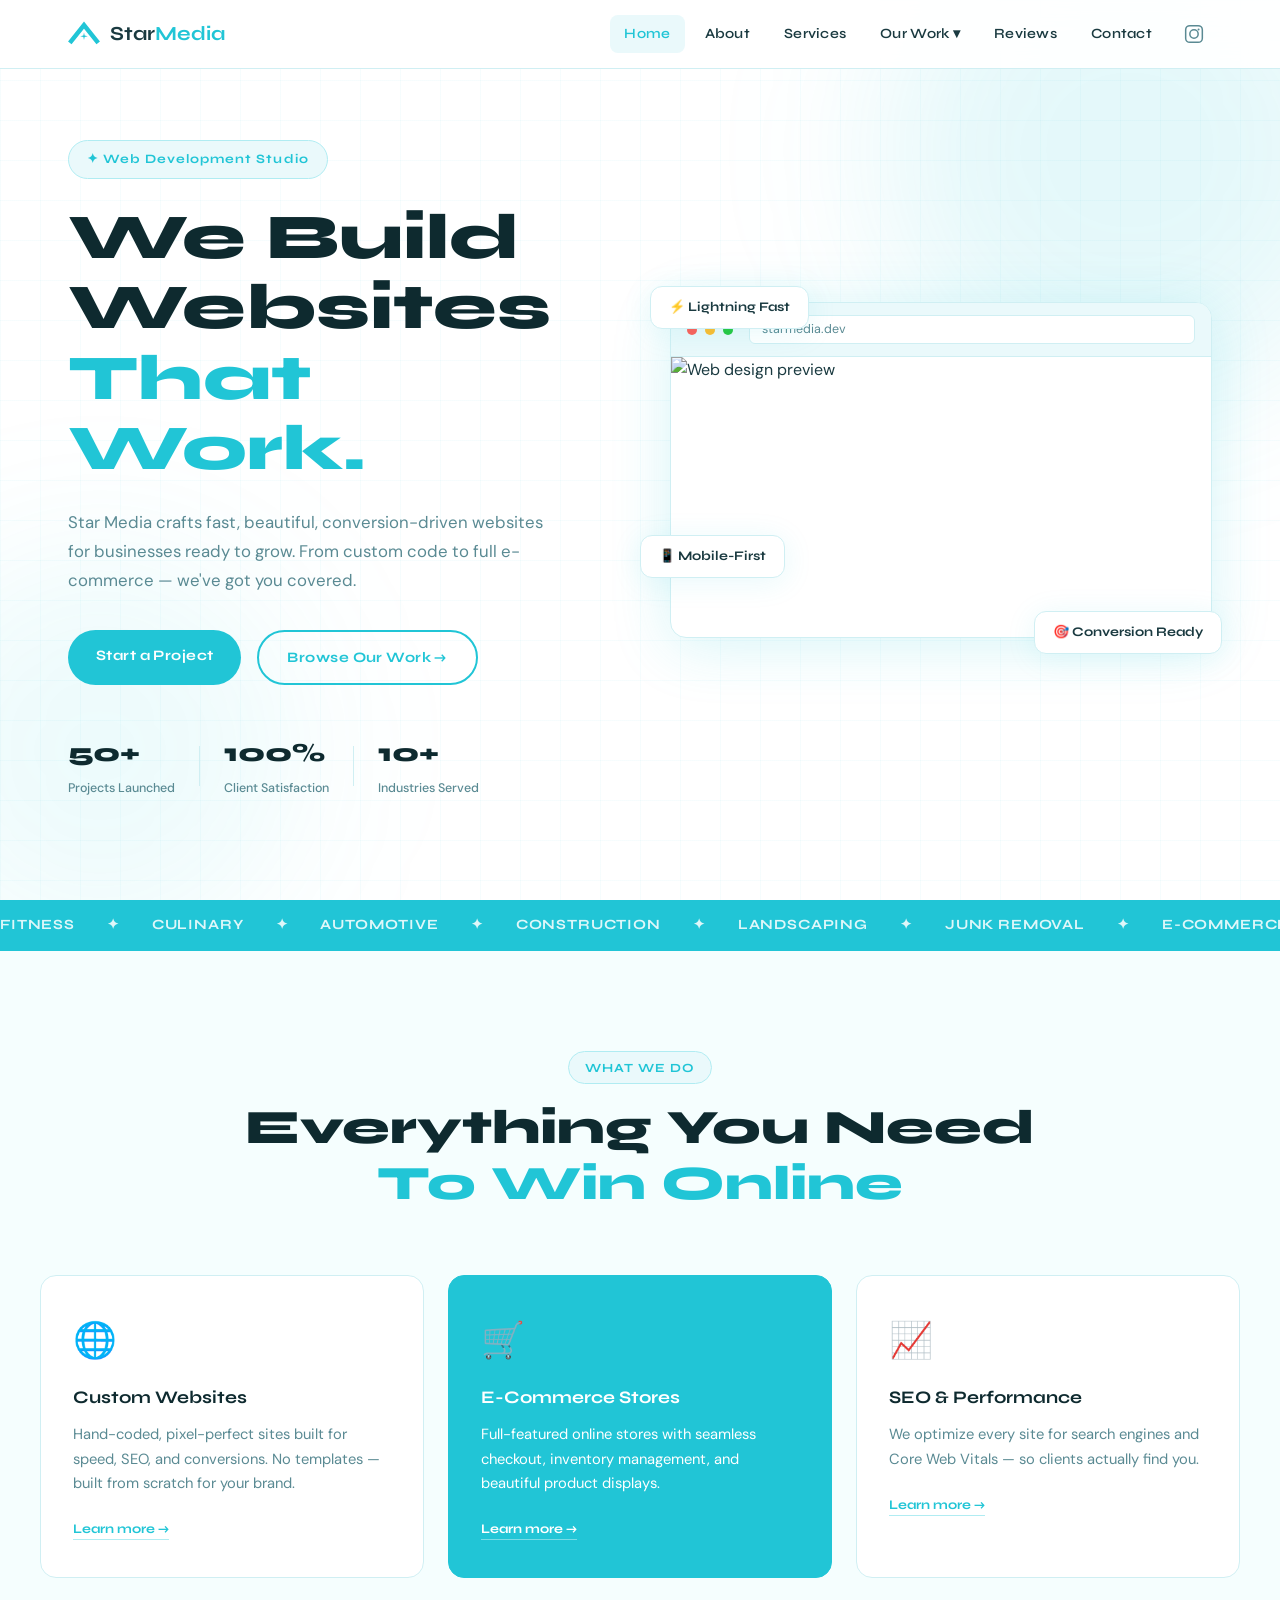
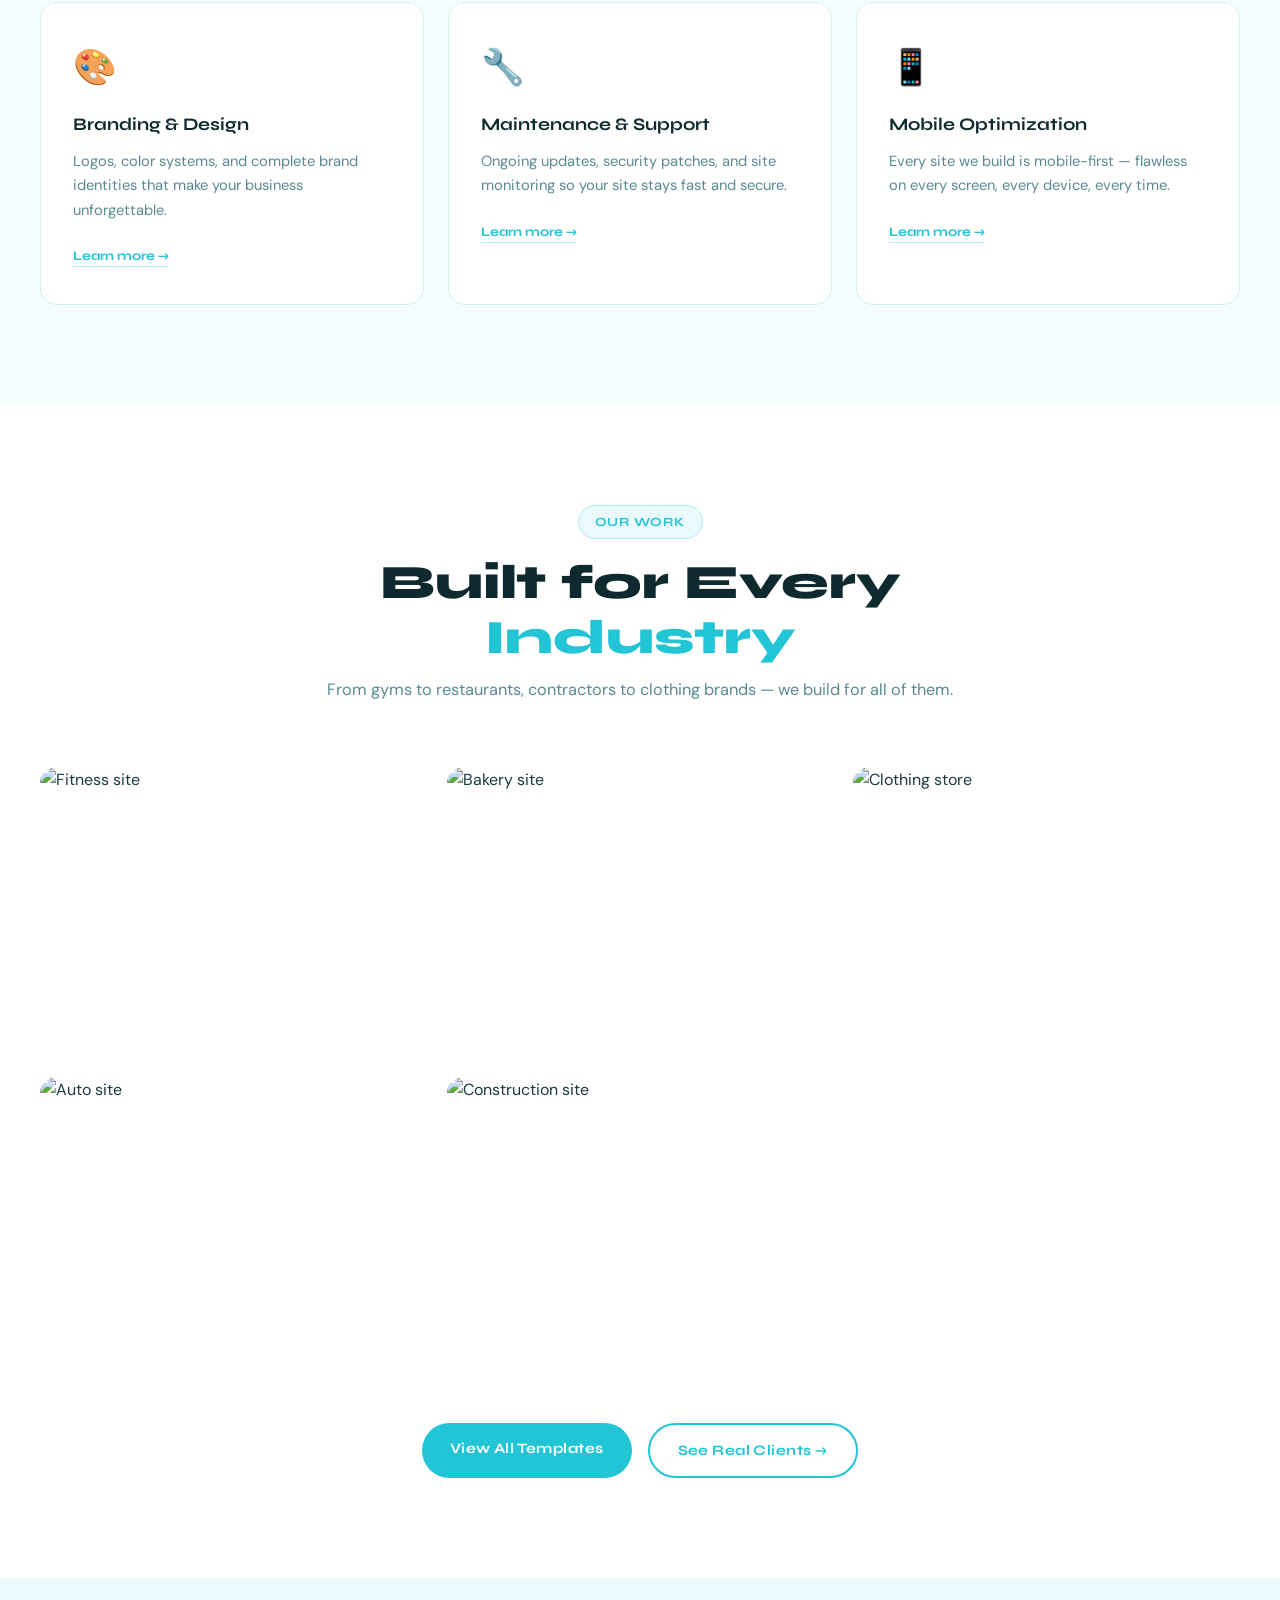
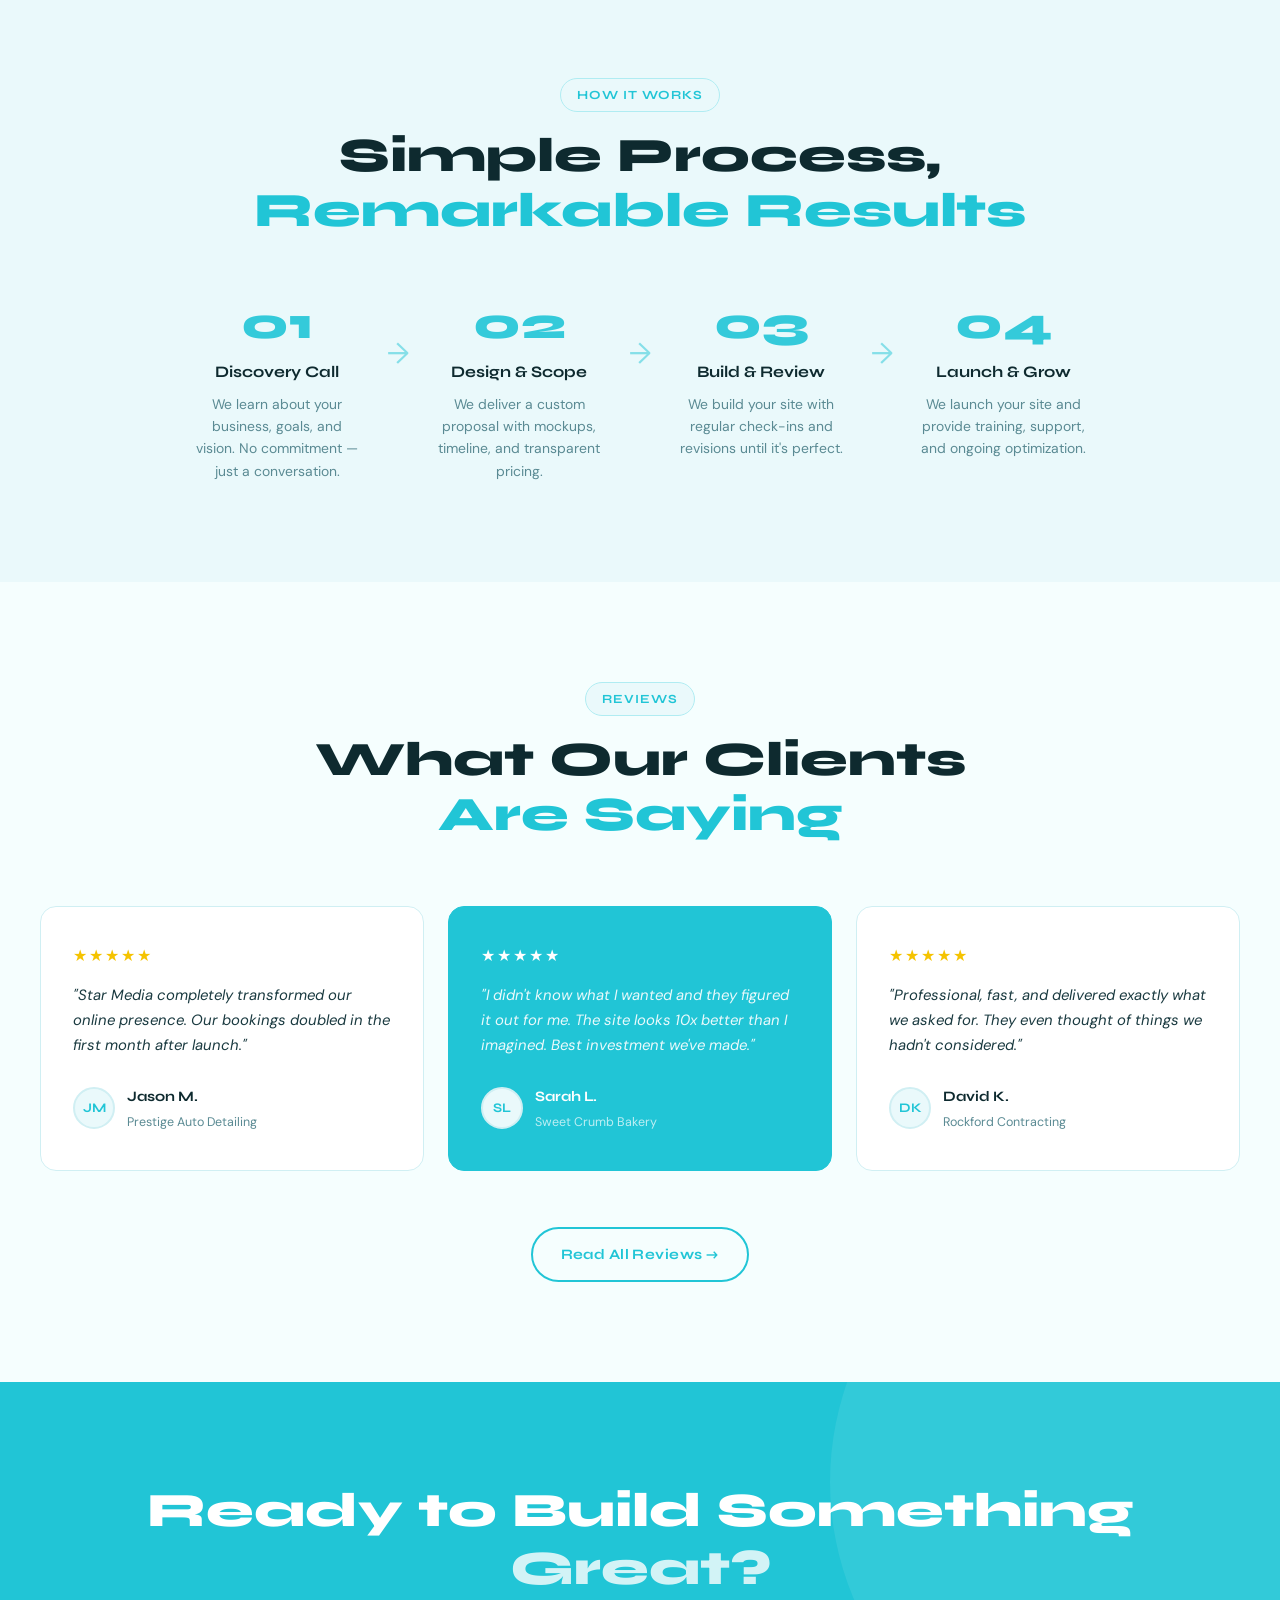
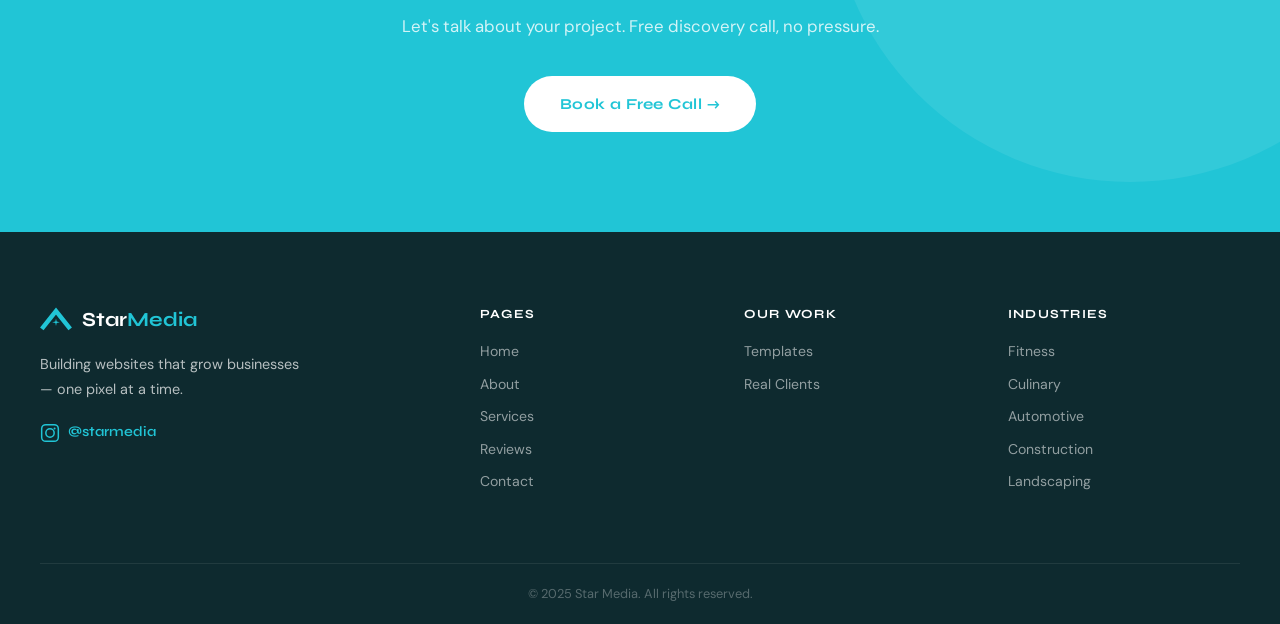
==== index.html @ e7fdd4af "Rename index (2).html to index.html" ====
<!DOCTYPE html>
<html lang="en">
<head>
  <meta charset="UTF-8" />
  <meta name="viewport" content="width=device-width, initial-scale=1.0"/>
  <title>Star Media – Web Development</title>
  <link rel="preconnect" href="https://fonts.googleapis.com"/>
  <link rel="preconnect" href="https://fonts.gstatic.com" crossorigin/>
  <link href="https://fonts.googleapis.com/css2?family=Syne:wght@400;600;700;800&family=DM+Sans:wght@300;400;500&display=swap" rel="stylesheet"/>
  <link rel="stylesheet" href="style.css"/>
</head>
<body>

<!-- ── NAV ───────────────────────────────────────────────────────── -->
<header id="navbar">
  <div class="nav-inner">
    <a href="index.html" class="nav-logo">
      <img src="logo-icon.svg" alt="Star Media icon" class="logo-icon" />
      <span>Star<strong>Media</strong></span>
    </a>

    <nav class="nav-links" id="navLinks">
      <a href="index.html" class="nav-link active">Home</a>
      <a href="about.html" class="nav-link">About</a>
      <a href="services.html" class="nav-link">Services</a>

      <!-- Dropdown -->
      <div class="nav-dropdown">
        <button class="nav-link dropdown-toggle">Our Work ▾</button>
        <div class="dropdown-menu">
          <a href="templates.html" class="dropdown-item">Templates</a>
          <a href="real-clients.html" class="dropdown-item">Real Clients</a>
        </div>
      </div>

      <a href="reviews.html" class="nav-link">Reviews</a>
      <a href="contact.html" class="nav-link">Contact</a>

      <a href="https://www.instagram.com/" target="_blank" class="nav-ig" aria-label="Instagram">
        <svg width="20" height="20" fill="none" stroke="currentColor" stroke-width="1.8" viewBox="0 0 24 24"><rect x="2" y="2" width="20" height="20" rx="5" ry="5"/><circle cx="12" cy="12" r="5"/><circle cx="17.5" cy="6.5" r="1.2" fill="currentColor" stroke="none"/></svg>
      </a>
    </nav>

    <button class="hamburger" id="hamburger" aria-label="Menu">
      <span></span><span></span><span></span>
    </button>
  </div>
</header>

<!-- ── HERO ──────────────────────────────────────────────────────── -->
<section class="hero" id="home">
  <div class="hero-bg-grid"></div>
  <div class="hero-orb hero-orb-1"></div>
  <div class="hero-orb hero-orb-2"></div>

  <div class="hero-content">
    <div class="hero-badge">✦ Web Development Studio</div>
    <h1 class="hero-headline">
      We Build Websites<br/>
      <span class="headline-accent">That Work.</span>
    </h1>
    <p class="hero-sub">Star Media crafts fast, beautiful, conversion-driven websites for businesses ready to grow. From custom code to full e-commerce — we've got you covered.</p>
    <div class="hero-cta-row">
      <a href="contact.html" class="btn-primary">Start a Project</a>
      <a href="templates.html" class="btn-ghost">Browse Our Work →</a>
    </div>
    <div class="hero-stats">
      <div class="stat"><span class="stat-num">50+</span><span class="stat-label">Projects Launched</span></div>
      <div class="stat-div"></div>
      <div class="stat"><span class="stat-num">100%</span><span class="stat-label">Client Satisfaction</span></div>
      <div class="stat-div"></div>
      <div class="stat"><span class="stat-num">10+</span><span class="stat-label">Industries Served</span></div>
    </div>
  </div>

  <div class="hero-visual">
    <div class="browser-mock">
      <div class="browser-bar">
        <span class="dot r"></span><span class="dot y"></span><span class="dot g"></span>
        <div class="browser-url">starmedia.dev</div>
      </div>
      <div class="browser-body">
        <img src="https://images.unsplash.com/photo-1555421689-491a97ff2040?w=700&q=80" alt="Web design preview" />
      </div>
    </div>
    <div class="float-card fc-1">⚡ Lightning Fast</div>
    <div class="float-card fc-2">📱 Mobile-First</div>
    <div class="float-card fc-3">🎯 Conversion Ready</div>
  </div>
</section>

<!-- ── MARQUEE ───────────────────────────────────────────────────── -->
<div class="marquee-wrap">
  <div class="marquee-track">
    <span>Fitness</span><span>✦</span>
    <span>Culinary</span><span>✦</span>
    <span>Automotive</span><span>✦</span>
    <span>Construction</span><span>✦</span>
    <span>Landscaping</span><span>✦</span>
    <span>Junk Removal</span><span>✦</span>
    <span>E-Commerce</span><span>✦</span>
    <span>Nonprofits</span><span>✦</span>
    <span>Portfolios</span><span>✦</span>
    <span>Fitness</span><span>✦</span>
    <span>Culinary</span><span>✦</span>
    <span>Automotive</span><span>✦</span>
    <span>Construction</span><span>✦</span>
    <span>Landscaping</span><span>✦</span>
    <span>Junk Removal</span><span>✦</span>
    <span>E-Commerce</span><span>✦</span>
    <span>Nonprofits</span><span>✦</span>
    <span>Portfolios</span><span>✦</span>
  </div>
</div>

<!-- ── SERVICES SNAPSHOT ─────────────────────────────────────────── -->
<section class="section services-snap" id="services">
  <div class="container">
    <div class="section-header">
      <span class="section-tag">What We Do</span>
      <h2>Everything You Need<br/><span class="accent">To Win Online</span></h2>
    </div>
    <div class="services-grid">
      <div class="service-card">
        <div class="sc-icon">🌐</div>
        <h3>Custom Websites</h3>
        <p>Hand-coded, pixel-perfect sites built for speed, SEO, and conversions. No templates — built from scratch for your brand.</p>
        <a href="services.html" class="sc-link">Learn more →</a>
      </div>
      <div class="service-card featured">
        <div class="sc-icon">🛒</div>
        <h3>E-Commerce Stores</h3>
        <p>Full-featured online stores with seamless checkout, inventory management, and beautiful product displays.</p>
        <a href="services.html" class="sc-link">Learn more →</a>
      </div>
      <div class="service-card">
        <div class="sc-icon">📈</div>
        <h3>SEO & Performance</h3>
        <p>We optimize every site for search engines and Core Web Vitals — so clients actually find you.</p>
        <a href="services.html" class="sc-link">Learn more →</a>
      </div>
      <div class="service-card">
        <div class="sc-icon">🎨</div>
        <h3>Branding & Design</h3>
        <p>Logos, color systems, and complete brand identities that make your business unforgettable.</p>
        <a href="services.html" class="sc-link">Learn more →</a>
      </div>
      <div class="service-card">
        <div class="sc-icon">🔧</div>
        <h3>Maintenance & Support</h3>
        <p>Ongoing updates, security patches, and site monitoring so your site stays fast and secure.</p>
        <a href="services.html" class="sc-link">Learn more →</a>
      </div>
      <div class="service-card">
        <div class="sc-icon">📱</div>
        <h3>Mobile Optimization</h3>
        <p>Every site we build is mobile-first — flawless on every screen, every device, every time.</p>
        <a href="services.html" class="sc-link">Learn more →</a>
      </div>
    </div>
  </div>
</section>

<!-- ── PORTFOLIO PREVIEW ─────────────────────────────────────────── -->
<section class="section portfolio-preview">
  <div class="container">
    <div class="section-header">
      <span class="section-tag">Our Work</span>
      <h2>Built for Every<br/><span class="accent">Industry</span></h2>
      <p class="section-desc">From gyms to restaurants, contractors to clothing brands — we build for all of them.</p>
    </div>

    <div class="portfolio-grid-home">
      <div class="pg-card" data-cat="Fitness">
        <img src="https://images.unsplash.com/photo-1534438327276-14e5300c3a48?w=600&q=80" alt="Fitness site" />
        <div class="pg-overlay">
          <span class="pg-tag">Fitness</span>
          <h4>Iron Peak Gym</h4>
          <p>Membership site with class scheduling</p>
        </div>
      </div>
      <div class="pg-card" data-cat="Culinary">
        <img src="https://images.unsplash.com/photo-1578985545062-69928b1d9587?w=600&q=80" alt="Bakery site" />
        <div class="pg-overlay">
          <span class="pg-tag">Culinary</span>
          <h4>Sweet Crumb Bakery</h4>
          <p>Online ordering & catering portal</p>
        </div>
      </div>
      <div class="pg-card pg-tall" data-cat="E-Commerce">
        <img src="https://images.unsplash.com/photo-1441984904996-e0b6ba687e04?w=600&q=80" alt="Clothing store" />
        <div class="pg-overlay">
          <span class="pg-tag">E-Commerce</span>
          <h4>Apex Threads</h4>
          <p>Full clothing brand store</p>
        </div>
      </div>
      <div class="pg-card" data-cat="Automotive">
        <img src="https://images.unsplash.com/photo-1492144534655-ae79c964c9d7?w=600&q=80" alt="Auto site" />
        <div class="pg-overlay">
          <span class="pg-tag">Automotive</span>
          <h4>Prestige Auto Detailing</h4>
          <p>Booking & services showcase</p>
        </div>
      </div>
      <div class="pg-card" data-cat="Construction">
        <img src="https://images.unsplash.com/photo-1504307651254-35680f356dfd?w=600&q=80" alt="Construction site" />
        <div class="pg-overlay">
          <span class="pg-tag">Construction</span>
          <h4>Rockford Contracting</h4>
          <p>Project portfolio & quote request</p>
        </div>
      </div>
    </div>

    <div class="center-btn">
      <a href="templates.html" class="btn-primary">View All Templates</a>
      <a href="real-clients.html" class="btn-ghost">See Real Clients →</a>
    </div>
  </div>
</section>

<!-- ── PROCESS ───────────────────────────────────────────────────── -->
<section class="section process-section">
  <div class="container">
    <div class="section-header">
      <span class="section-tag">How It Works</span>
      <h2>Simple Process,<br/><span class="accent">Remarkable Results</span></h2>
    </div>
    <div class="process-steps">
      <div class="process-step">
        <div class="step-num">01</div>
        <h3>Discovery Call</h3>
        <p>We learn about your business, goals, and vision. No commitment — just a conversation.</p>
      </div>
      <div class="process-arrow">→</div>
      <div class="process-step">
        <div class="step-num">02</div>
        <h3>Design & Scope</h3>
        <p>We deliver a custom proposal with mockups, timeline, and transparent pricing.</p>
      </div>
      <div class="process-arrow">→</div>
      <div class="process-step">
        <div class="step-num">03</div>
        <h3>Build & Review</h3>
        <p>We build your site with regular check-ins and revisions until it's perfect.</p>
      </div>
      <div class="process-arrow">→</div>
      <div class="process-step">
        <div class="step-num">04</div>
        <h3>Launch & Grow</h3>
        <p>We launch your site and provide training, support, and ongoing optimization.</p>
      </div>
    </div>
  </div>
</section>

<!-- ── TESTIMONIALS SNAP ──────────────────────────────────────────── -->
<section class="section reviews-snap">
  <div class="container">
    <div class="section-header">
      <span class="section-tag">Reviews</span>
      <h2>What Our Clients<br/><span class="accent">Are Saying</span></h2>
    </div>
    <div class="reviews-grid-home">
      <div class="review-card">
        <div class="stars">★★★★★</div>
        <p>"Star Media completely transformed our online presence. Our bookings doubled in the first month after launch."</p>
        <div class="reviewer"><div class="reviewer-avatar">JM</div><div><strong>Jason M.</strong><br/><small>Prestige Auto Detailing</small></div></div>
      </div>
      <div class="review-card featured-review">
        <div class="stars">★★★★★</div>
        <p>"I didn't know what I wanted and they figured it out for me. The site looks 10x better than I imagined. Best investment we've made."</p>
        <div class="reviewer"><div class="reviewer-avatar">SL</div><div><strong>Sarah L.</strong><br/><small>Sweet Crumb Bakery</small></div></div>
      </div>
      <div class="review-card">
        <div class="stars">★★★★★</div>
        <p>"Professional, fast, and delivered exactly what we asked for. They even thought of things we hadn't considered."</p>
        <div class="reviewer"><div class="reviewer-avatar">DK</div><div><strong>David K.</strong><br/><small>Rockford Contracting</small></div></div>
      </div>
    </div>
    <div class="center-btn"><a href="reviews.html" class="btn-ghost">Read All Reviews →</a></div>
  </div>
</section>

<!-- ── CTA BANNER ────────────────────────────────────────────────── -->
<section class="cta-banner">
  <div class="cta-orb"></div>
  <div class="container cta-inner">
    <h2>Ready to Build Something<br/><span>Great?</span></h2>
    <p>Let's talk about your project. Free discovery call, no pressure.</p>
    <a href="contact.html" class="btn-white">Book a Free Call →</a>
  </div>
</section>

<!-- ── FOOTER ────────────────────────────────────────────────────── -->
<footer class="footer">
  <div class="container footer-inner">
    <div class="footer-brand">
      <a href="index.html" class="nav-logo footer-logo">
        <img src="logo-icon.svg" alt="" class="logo-icon" />
        <span>Star<strong>Media</strong></span>
      </a>
      <p>Building websites that grow businesses — one pixel at a time.</p>
      <a href="https://www.instagram.com/" target="_blank" class="footer-ig">
        <svg width="20" height="20" fill="none" stroke="currentColor" stroke-width="1.8" viewBox="0 0 24 24"><rect x="2" y="2" width="20" height="20" rx="5" ry="5"/><circle cx="12" cy="12" r="5"/><circle cx="17.5" cy="6.5" r="1.2" fill="currentColor" stroke="none"/></svg>
        @starmedia
      </a>
    </div>
    <div class="footer-links">
      <div class="footer-col">
        <h4>Pages</h4>
        <a href="index.html">Home</a>
        <a href="about.html">About</a>
        <a href="services.html">Services</a>
        <a href="reviews.html">Reviews</a>
        <a href="contact.html">Contact</a>
      </div>
      <div class="footer-col">
        <h4>Our Work</h4>
        <a href="templates.html">Templates</a>
        <a href="real-clients.html">Real Clients</a>
      </div>
      <div class="footer-col">
        <h4>Industries</h4>
        <a href="templates.html?cat=Fitness">Fitness</a>
        <a href="templates.html?cat=Culinary">Culinary</a>
        <a href="templates.html?cat=Automotive">Automotive</a>
        <a href="templates.html?cat=Construction">Construction</a>
        <a href="templates.html?cat=Landscaping">Landscaping</a>
      </div>
    </div>
  </div>
  <div class="footer-bottom">
    <p>© 2025 Star Media. All rights reserved.</p>
  </div>
</footer>

<script src="main.js"></script>
</body>
</html>
---- style.css ----
/* ── VARIABLES ────────────────────────────────────────────────── */
:root {
  --cyan: #21C5D6;
  --cyan-dark: #19a8b8;
  --cyan-pale: #e0f9fc;
  --white: #ffffff;
  --off-white: #f5fefe;
  --light: #eaf9fb;
  --mid: #b0ecf2;
  --dark: #0e2a2f;
  --text: #1a3a40;
  --muted: #5a8a93;
  --card-bg: #ffffff;
  --border: #d0eff3;
  --shadow: 0 4px 30px rgba(33,197,214,0.10);
  --shadow-lg: 0 8px 60px rgba(33,197,214,0.18);
  --radius: 16px;
  --radius-sm: 10px;
  --font-head: 'Syne', sans-serif;
  --font-body: 'DM Sans', sans-serif;
}

/* ── RESET ───────────────────────────────────────────────────── */
*, *::before, *::after { box-sizing: border-box; margin: 0; padding: 0; }
html { scroll-behavior: smooth; }
body {
  font-family: var(--font-body);
  background: var(--white);
  color: var(--text);
  overflow-x: hidden;
  line-height: 1.6;
}
a { text-decoration: none; color: inherit; }
img { max-width: 100%; display: block; }

/* ── SCROLLBAR ───────────────────────────────────────────────── */
::-webkit-scrollbar { width: 6px; }
::-webkit-scrollbar-thumb { background: var(--cyan); border-radius: 10px; }

/* ── NAV ─────────────────────────────────────────────────────── */
#navbar {
  position: fixed; top: 0; left: 0; right: 0; z-index: 1000;
  background: rgba(255,255,255,0.92);
  backdrop-filter: blur(16px);
  border-bottom: 1px solid var(--border);
  transition: box-shadow .3s;
}
#navbar.scrolled { box-shadow: 0 4px 30px rgba(33,197,214,0.12); }
.nav-inner {
  max-width: 1200px; margin: 0 auto;
  padding: 0 28px;
  height: 68px;
  display: flex; align-items: center; justify-content: space-between;
}
.nav-logo {
  display: flex; align-items: center; gap: 10px;
  font-family: var(--font-head); font-size: 1.25rem;
  color: var(--text); font-weight: 700;
}
.nav-logo strong { color: var(--cyan); }
.logo-icon { width: 32px; height: 32px; }

.nav-links {
  display: flex; align-items: center; gap: 6px;
}
.nav-link {
  font-family: var(--font-head);
  font-size: .88rem; font-weight: 600;
  color: var(--text);
  padding: 8px 14px;
  border-radius: 8px;
  transition: background .2s, color .2s;
  cursor: pointer;
  border: none; background: transparent;
  letter-spacing: .02em;
}
.nav-link:hover, .nav-link.active { background: var(--light); color: var(--cyan); }

/* Dropdown */
.nav-dropdown { position: relative; }
.dropdown-toggle { display: flex; align-items: center; gap: 4px; }
.dropdown-menu {
  display: none;
  position: absolute; top: calc(100% + 8px); left: 0;
  background: var(--white);
  border: 1px solid var(--border);
  border-radius: var(--radius-sm);
  padding: 8px;
  min-width: 160px;
  box-shadow: var(--shadow-lg);
  z-index: 100;
  animation: fadeDown .2s ease;
}
@keyframes fadeDown {
  from { opacity: 0; transform: translateY(-8px); }
  to { opacity: 1; transform: translateY(0); }
}
.nav-dropdown:hover .dropdown-menu { display: block; }
.dropdown-item {
  display: block; padding: 10px 14px;
  font-family: var(--font-head); font-size: .85rem; font-weight: 600;
  color: var(--text); border-radius: 8px;
  transition: background .2s, color .2s;
}
.dropdown-item:hover { background: var(--light); color: var(--cyan); }

.nav-ig {
  display: flex; align-items: center;
  padding: 8px; border-radius: 8px;
  color: var(--muted);
  transition: color .2s, background .2s;
  margin-left: 4px;
}
.nav-ig:hover { color: var(--cyan); background: var(--light); }

/* Hamburger */
.hamburger {
  display: none; flex-direction: column; gap: 5px;
  background: transparent; border: none; cursor: pointer; padding: 8px;
}
.hamburger span {
  display: block; width: 24px; height: 2px;
  background: var(--text); border-radius: 4px;
  transition: transform .3s, opacity .3s;
}
.hamburger.open span:nth-child(1) { transform: translateY(7px) rotate(45deg); }
.hamburger.open span:nth-child(2) { opacity: 0; }
.hamburger.open span:nth-child(3) { transform: translateY(-7px) rotate(-45deg); }

/* ── BUTTONS ─────────────────────────────────────────────────── */
.btn-primary {
  display: inline-block;
  background: var(--cyan); color: var(--white);
  font-family: var(--font-head); font-weight: 700; font-size: .9rem;
  padding: 14px 28px; border-radius: 50px;
  transition: transform .2s, box-shadow .2s, background .2s;
  letter-spacing: .03em;
  border: none; cursor: pointer;
}
.btn-primary:hover {
  background: var(--cyan-dark);
  transform: translateY(-2px);
  box-shadow: 0 8px 28px rgba(33,197,214,0.35);
}
.btn-ghost {
  display: inline-block;
  background: transparent; color: var(--cyan);
  font-family: var(--font-head); font-weight: 700; font-size: .9rem;
  padding: 14px 28px; border-radius: 50px;
  border: 2px solid var(--cyan);
  transition: background .2s, color .2s, transform .2s;
  letter-spacing: .03em;
}
.btn-ghost:hover { background: var(--light); transform: translateY(-2px); }
.btn-white {
  display: inline-block;
  background: var(--white); color: var(--cyan);
  font-family: var(--font-head); font-weight: 700; font-size: .95rem;
  padding: 16px 36px; border-radius: 50px;
  transition: transform .2s, box-shadow .2s;
  letter-spacing: .03em;
}
.btn-white:hover { transform: translateY(-2px); box-shadow: 0 8px 32px rgba(0,0,0,.12); }

/* ── HERO ────────────────────────────────────────────────────── */
.hero {
  min-height: 100vh;
  padding: 120px 28px 80px;
  max-width: 1200px; margin: 0 auto;
  display: grid;
  grid-template-columns: 1fr 1fr;
  align-items: center;
  gap: 60px;
  position: relative;
  overflow: visible;
}
.hero-bg-grid {
  position: fixed; inset: 0; z-index: -2;
  background-image:
    linear-gradient(rgba(33,197,214,.04) 1px, transparent 1px),
    linear-gradient(90deg, rgba(33,197,214,.04) 1px, transparent 1px);
  background-size: 40px 40px;
  pointer-events: none;
}
.hero-orb {
  position: fixed; border-radius: 50%;
  filter: blur(80px); pointer-events: none; z-index: -1;
}
.hero-orb-1 {
  width: 500px; height: 500px;
  background: rgba(33,197,214,0.12);
  top: -100px; right: -100px;
}
.hero-orb-2 {
  width: 400px; height: 400px;
  background: rgba(33,197,214,0.08);
  bottom: -50px; left: -100px;
}

.hero-badge {
  display: inline-flex; align-items: center; gap: 8px;
  background: var(--light); color: var(--cyan);
  font-family: var(--font-head); font-weight: 700; font-size: .8rem;
  padding: 8px 18px; border-radius: 50px;
  border: 1px solid var(--mid);
  letter-spacing: .08em; margin-bottom: 24px;
  animation: fadeUp .6s ease both;
}
.hero-headline {
  font-family: var(--font-head);
  font-size: clamp(2.8rem, 5vw, 4.2rem);
  font-weight: 800; line-height: 1.1;
  color: var(--dark);
  margin-bottom: 24px;
  animation: fadeUp .6s .1s ease both;
}
.headline-accent { color: var(--cyan); }
.hero-sub {
  font-size: 1.05rem; color: var(--muted);
  max-width: 480px; margin-bottom: 36px;
  line-height: 1.7;
  animation: fadeUp .6s .2s ease both;
}
.hero-cta-row {
  display: flex; gap: 16px; flex-wrap: wrap;
  margin-bottom: 48px;
  animation: fadeUp .6s .3s ease both;
}
.hero-stats {
  display: flex; align-items: center; gap: 24px;
  animation: fadeUp .6s .4s ease both;
}
.stat-num {
  display: block;
  font-family: var(--font-head); font-size: 1.6rem; font-weight: 800;
  color: var(--dark);
}
.stat-label { font-size: .78rem; color: var(--muted); font-weight: 500; }
.stat-div { width: 1px; height: 40px; background: var(--border); }

/* Browser Mockup */
.hero-visual {
  position: relative;
  animation: fadeUp .7s .2s ease both;
}
.browser-mock {
  background: var(--white);
  border-radius: 16px;
  border: 1px solid var(--border);
  box-shadow: var(--shadow-lg);
  overflow: hidden;
}
.browser-bar {
  background: var(--light);
  padding: 12px 16px;
  display: flex; align-items: center; gap: 8px;
  border-bottom: 1px solid var(--border);
}
.dot { width: 10px; height: 10px; border-radius: 50%; }
.dot.r { background: #ff5f57; }
.dot.y { background: #febc2e; }
.dot.g { background: #28c840; }
.browser-url {
  flex: 1; margin-left: 8px;
  background: var(--white); border: 1px solid var(--border);
  border-radius: 6px; padding: 4px 12px;
  font-size: .78rem; color: var(--muted);
  font-family: var(--font-body);
}
.browser-body img { width: 100%; height: 280px; object-fit: cover; }

.float-card {
  position: absolute;
  background: var(--white);
  border: 1px solid var(--border);
  border-radius: 12px;
  padding: 10px 18px;
  font-family: var(--font-head);
  font-size: .82rem; font-weight: 700;
  box-shadow: var(--shadow);
  white-space: nowrap;
  animation: float 3s ease-in-out infinite;
}
.fc-1 { top: -16px; left: -20px; animation-delay: 0s; }
.fc-2 { bottom: 60px; left: -30px; animation-delay: .5s; }
.fc-3 { bottom: -16px; right: -10px; animation-delay: 1s; }

@keyframes float {
  0%, 100% { transform: translateY(0); }
  50% { transform: translateY(-8px); }
}
@keyframes fadeUp {
  from { opacity: 0; transform: translateY(24px); }
  to { opacity: 1; transform: translateY(0); }
}

/* ── MARQUEE ─────────────────────────────────────────────────── */
.marquee-wrap {
  background: var(--cyan);
  padding: 14px 0;
  overflow: hidden;
}
.marquee-track {
  display: flex; gap: 32px;
  width: max-content;
  animation: marquee 20s linear infinite;
  white-space: nowrap;
}
.marquee-track span {
  font-family: var(--font-head);
  font-weight: 700; font-size: .88rem;
  color: rgba(255,255,255,0.85);
  letter-spacing: .06em;
  text-transform: uppercase;
}
@keyframes marquee {
  from { transform: translateX(0); }
  to { transform: translateX(-50%); }
}

/* ── SECTION SHARED ─────────────────────────────────────────── */
.section { padding: 100px 28px; }
.container { max-width: 1200px; margin: 0 auto; }
.section-header { text-align: center; margin-bottom: 64px; }
.section-tag {
  display: inline-block;
  background: var(--light); color: var(--cyan);
  font-family: var(--font-head); font-weight: 700; font-size: .78rem;
  padding: 6px 16px; border-radius: 50px;
  border: 1px solid var(--mid);
  letter-spacing: .08em; text-transform: uppercase;
  margin-bottom: 16px;
}
.section-header h2 {
  font-family: var(--font-head);
  font-size: clamp(2rem, 4vw, 3rem);
  font-weight: 800; line-height: 1.15;
  color: var(--dark);
}
.accent { color: var(--cyan); }
.section-desc { color: var(--muted); font-size: 1.02rem; margin-top: 12px; }
.center-btn { text-align: center; margin-top: 56px; display: flex; justify-content: center; gap: 16px; flex-wrap: wrap; }

/* ── SERVICES GRID ───────────────────────────────────────────── */
.services-snap { background: var(--off-white); }
.services-grid {
  display: grid;
  grid-template-columns: repeat(3, 1fr);
  gap: 24px;
}
.service-card {
  background: var(--white);
  border: 1px solid var(--border);
  border-radius: var(--radius);
  padding: 36px 32px;
  transition: transform .25s, box-shadow .25s, border-color .25s;
  position: relative; overflow: hidden;
}
.service-card::before {
  content: '';
  position: absolute; top: 0; left: 0; right: 0; height: 3px;
  background: linear-gradient(90deg, var(--cyan), transparent);
  opacity: 0; transition: opacity .3s;
}
.service-card:hover::before { opacity: 1; }
.service-card:hover { transform: translateY(-6px); box-shadow: var(--shadow-lg); border-color: var(--mid); }
.service-card.featured {
  background: var(--cyan);
  border-color: var(--cyan);
  color: var(--white);
}
.service-card.featured h3, .service-card.featured p, .service-card.featured .sc-link { color: var(--white); }
.service-card.featured .sc-link { border-color: rgba(255,255,255,.4); }
.sc-icon { font-size: 2.2rem; margin-bottom: 16px; }
.service-card h3 {
  font-family: var(--font-head); font-size: 1.1rem; font-weight: 700;
  margin-bottom: 10px; color: var(--dark);
}
.service-card p { font-size: .92rem; color: var(--muted); line-height: 1.65; margin-bottom: 20px; }
.sc-link {
  font-family: var(--font-head); font-size: .82rem; font-weight: 700;
  color: var(--cyan); border-bottom: 1px solid var(--mid);
  padding-bottom: 2px; transition: opacity .2s;
}
.sc-link:hover { opacity: .7; }

/* ── PORTFOLIO GRID ─────────────────────────────────────────── */
.portfolio-preview { background: var(--white); }
.portfolio-grid-home {
  display: grid;
  grid-template-columns: repeat(3, 1fr);
  grid-template-rows: auto auto;
  gap: 20px;
}
.pg-card {
  position: relative; overflow: hidden;
  border-radius: var(--radius);
  cursor: pointer;
  aspect-ratio: 4/3;
}
.pg-card.pg-tall {
  grid-row: span 2;
  aspect-ratio: auto;
}
.pg-card img {
  width: 100%; height: 100%;
  object-fit: cover;
  transition: transform .4s ease;
}
.pg-card:hover img { transform: scale(1.06); }
.pg-overlay {
  position: absolute; inset: 0;
  background: linear-gradient(to top, rgba(14,42,47,.85) 0%, transparent 60%);
  padding: 24px;
  display: flex; flex-direction: column; justify-content: flex-end;
  opacity: 0; transition: opacity .3s;
}
.pg-card:hover .pg-overlay { opacity: 1; }
.pg-tag {
  display: inline-block;
  background: var(--cyan); color: var(--white);
  font-family: var(--font-head); font-size: .72rem; font-weight: 700;
  padding: 4px 12px; border-radius: 50px;
  letter-spacing: .06em; text-transform: uppercase;
  margin-bottom: 8px; align-self: flex-start;
}
.pg-overlay h4 {
  font-family: var(--font-head); color: var(--white);
  font-size: 1.05rem; font-weight: 700; margin-bottom: 4px;
}
.pg-overlay p { color: rgba(255,255,255,.75); font-size: .85rem; }

/* ── PROCESS ─────────────────────────────────────────────────── */
.process-section { background: var(--light); }
.process-steps {
  display: flex; align-items: flex-start;
  gap: 0;
  justify-content: center;
}
.process-step {
  flex: 1; text-align: center; padding: 0 24px;
  max-width: 220px;
}
.step-num {
  font-family: var(--font-head);
  font-size: 2.8rem; font-weight: 800;
  color: var(--cyan); line-height: 1;
  margin-bottom: 12px;
  opacity: .9;
}
.process-step h3 {
  font-family: var(--font-head); font-size: 1rem; font-weight: 700;
  color: var(--dark); margin-bottom: 8px;
}
.process-step p { font-size: .87rem; color: var(--muted); line-height: 1.6; }
.process-arrow {
  font-size: 1.8rem; color: var(--cyan);
  margin-top: 28px; flex-shrink: 0;
  opacity: .5;
}

/* ── REVIEWS ─────────────────────────────────────────────────── */
.reviews-snap { background: var(--off-white); }
.reviews-grid-home {
  display: grid;
  grid-template-columns: repeat(3, 1fr);
  gap: 24px;
}
.review-card {
  background: var(--white);
  border: 1px solid var(--border);
  border-radius: var(--radius);
  padding: 36px 32px;
  transition: transform .25s, box-shadow .25s;
}
.review-card:hover { transform: translateY(-4px); box-shadow: var(--shadow-lg); }
.review-card.featured-review {
  background: var(--cyan); color: var(--white);
  border-color: var(--cyan);
}
.review-card.featured-review p { color: rgba(255,255,255,.9); }
.review-card.featured-review .stars { color: var(--white); }
.review-card.featured-review strong { color: var(--white); }
.review-card.featured-review small { color: rgba(255,255,255,.7); }
.stars { color: #f5c300; font-size: 1rem; margin-bottom: 14px; letter-spacing: 2px; }
.review-card p { font-size: .93rem; line-height: 1.7; color: var(--text); margin-bottom: 24px; font-style: italic; }
.reviewer { display: flex; align-items: center; gap: 12px; }
.reviewer-avatar {
  width: 42px; height: 42px; border-radius: 50%;
  background: var(--light); border: 2px solid var(--border);
  display: flex; align-items: center; justify-content: center;
  font-family: var(--font-head); font-weight: 700; font-size: .82rem;
  color: var(--cyan);
}
.reviewer strong { font-family: var(--font-head); font-size: .9rem; color: var(--dark); }
.reviewer small { font-size: .78rem; color: var(--muted); }

/* ── CTA BANNER ─────────────────────────────────────────────── */
.cta-banner {
  background: var(--cyan);
  padding: 100px 28px;
  text-align: center;
  position: relative; overflow: hidden;
}
.cta-orb {
  position: absolute; width: 600px; height: 600px;
  background: rgba(255,255,255,0.08);
  border-radius: 50%;
  top: -200px; right: -150px;
  pointer-events: none;
}
.cta-inner { position: relative; z-index: 1; }
.cta-banner h2 {
  font-family: var(--font-head);
  font-size: clamp(2rem, 4vw, 3rem);
  font-weight: 800; color: var(--white);
  line-height: 1.2; margin-bottom: 16px;
}
.cta-banner h2 span { opacity: .8; }
.cta-banner p { color: rgba(255,255,255,.8); font-size: 1.05rem; margin-bottom: 36px; }

/* ── FOOTER ─────────────────────────────────────────────────── */
.footer {
  background: var(--dark);
  color: rgba(255,255,255,.7);
  padding: 72px 28px 0;
}
.footer-inner {
  display: grid;
  grid-template-columns: 1fr 2fr;
  gap: 60px;
  padding-bottom: 60px;
  border-bottom: 1px solid rgba(255,255,255,.08);
}
.footer-brand .nav-logo { color: var(--white); margin-bottom: 16px; }
.footer-brand p { font-size: .9rem; line-height: 1.7; margin-bottom: 20px; max-width: 260px; }
.footer-ig {
  display: inline-flex; align-items: center; gap: 8px;
  color: var(--cyan); font-family: var(--font-head); font-weight: 600; font-size: .88rem;
  transition: opacity .2s;
}
.footer-ig:hover { opacity: .75; }
.footer-links {
  display: grid; grid-template-columns: repeat(3, 1fr); gap: 32px;
}
.footer-col h4 {
  font-family: var(--font-head); font-size: .78rem; font-weight: 700;
  text-transform: uppercase; letter-spacing: .1em;
  color: var(--white); margin-bottom: 16px;
}
.footer-col a {
  display: block; font-size: .88rem; color: rgba(255,255,255,.55);
  margin-bottom: 10px; transition: color .2s;
}
.footer-col a:hover { color: var(--cyan); }
.footer-bottom {
  padding: 20px 0;
  text-align: center;
  font-size: .8rem; color: rgba(255,255,255,.3);
}

/* ── PAGE HERO (inner pages) ────────────────────────────────── */
.page-hero {
  background: linear-gradient(135deg, var(--light) 0%, var(--white) 60%);
  padding: 140px 28px 80px;
  text-align: center;
  position: relative; overflow: hidden;
}
.page-hero::after {
  content: '';
  position: absolute; bottom: 0; left: 0; right: 0; height: 1px;
  background: var(--border);
}
.page-hero h1 {
  font-family: var(--font-head);
  font-size: clamp(2.4rem, 5vw, 3.8rem);
  font-weight: 800; color: var(--dark); line-height: 1.1;
  margin-bottom: 16px;
}
.page-hero p { font-size: 1.05rem; color: var(--muted); max-width: 540px; margin: 0 auto; }

/* ── ABOUT PAGE ──────────────────────────────────────────────── */
.about-split {
  display: grid; grid-template-columns: 1fr 1fr;
  gap: 80px; align-items: center;
}
.about-img {
  border-radius: var(--radius);
  overflow: hidden;
  box-shadow: var(--shadow-lg);
}
.about-img img { width: 100%; height: 420px; object-fit: cover; }
.about-text h2 {
  font-family: var(--font-head); font-size: 2.2rem; font-weight: 800;
  color: var(--dark); margin-bottom: 20px; line-height: 1.2;
}
.about-text p { color: var(--muted); font-size: .95rem; line-height: 1.75; margin-bottom: 16px; }
.about-values {
  display: grid; grid-template-columns: 1fr 1fr; gap: 16px; margin-top: 32px;
}
.value-item {
  background: var(--light); border: 1px solid var(--border);
  border-radius: 12px; padding: 20px;
}
.value-item h4 { font-family: var(--font-head); font-weight: 700; color: var(--cyan); margin-bottom: 6px; }
.value-item p { font-size: .85rem; color: var(--muted); }

/* ── SERVICES PAGE ───────────────────────────────────────────── */
.services-full .services-grid { grid-template-columns: repeat(2, 1fr); }
.pricing-grid {
  display: grid; grid-template-columns: repeat(3, 1fr); gap: 24px;
}
.pricing-card {
  background: var(--white); border: 2px solid var(--border);
  border-radius: var(--radius); padding: 40px 32px;
  text-align: center; transition: transform .25s, box-shadow .25s;
  position: relative;
}
.pricing-card:hover { transform: translateY(-6px); box-shadow: var(--shadow-lg); }
.pricing-card.popular {
  border-color: var(--cyan);
  background: linear-gradient(145deg, var(--light), var(--white));
}
.popular-badge {
  position: absolute; top: -14px; left: 50%; transform: translateX(-50%);
  background: var(--cyan); color: var(--white);
  font-family: var(--font-head); font-weight: 700; font-size: .72rem;
  padding: 4px 16px; border-radius: 50px;
  letter-spacing: .06em;
}
.pricing-card h3 { font-family: var(--font-head); font-size: 1.1rem; font-weight: 700; color: var(--dark); margin-bottom: 8px; }
.price { font-family: var(--font-head); font-size: 2.8rem; font-weight: 800; color: var(--cyan); line-height: 1; margin: 16px 0 4px; }
.price-note { font-size: .82rem; color: var(--muted); margin-bottom: 24px; }
.price-features { list-style: none; margin-bottom: 32px; text-align: left; }
.price-features li {
  font-size: .88rem; color: var(--text);
  padding: 8px 0; border-bottom: 1px solid var(--border);
  display: flex; align-items: center; gap: 10px;
}
.price-features li::before { content: '✓'; color: var(--cyan); font-weight: 700; }

/* ── PORTFOLIO / TEMPLATES PAGE ─────────────────────────────── */
.filter-bar {
  display: flex; flex-wrap: wrap; gap: 10px;
  justify-content: center; margin-bottom: 48px;
}
.filter-btn {
  font-family: var(--font-head); font-size: .82rem; font-weight: 700;
  padding: 9px 20px; border-radius: 50px;
  border: 1.5px solid var(--border); background: var(--white);
  color: var(--muted); cursor: pointer;
  transition: all .2s;
}
.filter-btn:hover, .filter-btn.active {
  background: var(--cyan); border-color: var(--cyan); color: var(--white);
}
.portfolio-full-grid {
  display: grid;
  grid-template-columns: repeat(3, 1fr);
  gap: 24px;
}
.pf-card {
  background: var(--white); border: 1px solid var(--border);
  border-radius: var(--radius); overflow: hidden;
  transition: transform .25s, box-shadow .25s;
}
.pf-card:hover { transform: translateY(-6px); box-shadow: var(--shadow-lg); }
.pf-img {
  height: 200px; overflow: hidden;
}
.pf-img img { width: 100%; height: 100%; object-fit: cover; transition: transform .4s; }
.pf-card:hover .pf-img img { transform: scale(1.06); }
.pf-info { padding: 20px 24px 24px; }
.pf-info .pg-tag { margin-bottom: 10px; }
.pf-info h3 { font-family: var(--font-head); font-size: 1rem; font-weight: 700; color: var(--dark); margin-bottom: 6px; }
.pf-info p { font-size: .85rem; color: var(--muted); line-height: 1.5; }
.pf-card[data-hidden="true"] { display: none; }

/* ── REVIEWS PAGE ────────────────────────────────────────────── */
.reviews-full .reviews-grid-home { grid-template-columns: repeat(2, 1fr); }
.rating-bar {
  background: var(--light); border: 1px solid var(--border);
  border-radius: var(--radius); padding: 48px;
  display: flex; align-items: center; gap: 60px;
  margin-bottom: 64px;
}
.rating-big { text-align: center; flex-shrink: 0; }
.rating-num { font-family: var(--font-head); font-size: 4rem; font-weight: 800; color: var(--dark); line-height: 1; }
.rating-stars { color: #f5c300; font-size: 1.3rem; margin: 8px 0; letter-spacing: 4px; }
.rating-count { font-size: .85rem; color: var(--muted); }
.rating-bars { flex: 1; }
.rbar-row { display: flex; align-items: center; gap: 12px; margin-bottom: 10px; }
.rbar-label { font-size: .82rem; color: var(--muted); width: 24px; text-align: right; font-weight: 600; }
.rbar-track { flex: 1; height: 8px; background: var(--border); border-radius: 50px; overflow: hidden; }
.rbar-fill { height: 100%; background: var(--cyan); border-radius: 50px; }

/* ── CONTACT PAGE ────────────────────────────────────────────── */
.contact-grid {
  display: grid; grid-template-columns: 1fr 1.4fr;
  gap: 60px; align-items: start;
}
.contact-info h2 {
  font-family: var(--font-head); font-size: 2rem; font-weight: 800;
  color: var(--dark); margin-bottom: 20px; line-height: 1.2;
}
.contact-info p { color: var(--muted); font-size: .95rem; line-height: 1.75; margin-bottom: 32px; }
.contact-detail {
  display: flex; align-items: center; gap: 14px;
  margin-bottom: 20px;
}
.cd-icon {
  width: 44px; height: 44px; border-radius: 12px;
  background: var(--light); border: 1px solid var(--border);
  display: flex; align-items: center; justify-content: center;
  font-size: 1.1rem; flex-shrink: 0;
}
.cd-text strong { font-family: var(--font-head); font-size: .88rem; color: var(--dark); display: block; }
.cd-text span { font-size: .85rem; color: var(--muted); }

.contact-form {
  background: var(--white); border: 1px solid var(--border);
  border-radius: var(--radius); padding: 48px 44px;
  box-shadow: var(--shadow);
}
.contact-form h3 {
  font-family: var(--font-head); font-size: 1.3rem; font-weight: 700;
  color: var(--dark); margin-bottom: 28px;
}
.form-row { display: grid; grid-template-columns: 1fr 1fr; gap: 16px; }
.form-group { margin-bottom: 18px; }
.form-group label {
  display: block; font-size: .82rem; font-weight: 600;
  font-family: var(--font-head); color: var(--dark);
  margin-bottom: 8px; letter-spacing: .02em;
}
.form-group input,
.form-group select,
.form-group textarea {
  width: 100%; padding: 13px 16px;
  border: 1.5px solid var(--border); border-radius: 10px;
  font-family: var(--font-body); font-size: .92rem; color: var(--text);
  background: var(--white);
  transition: border-color .2s, box-shadow .2s;
  outline: none;
}
.form-group input:focus,
.form-group select:focus,
.form-group textarea:focus {
  border-color: var(--cyan);
  box-shadow: 0 0 0 3px rgba(33,197,214,.12);
}
.form-group textarea { resize: vertical; min-height: 130px; }
.form-submit { width: 100%; margin-top: 8px; font-size: 1rem; }
.form-success {
  display: none; text-align: center; padding: 20px 0;
}
.form-success .success-icon { font-size: 3rem; margin-bottom: 12px; }
.form-success h4 { font-family: var(--font-head); font-size: 1.3rem; color: var(--dark); margin-bottom: 8px; }
.form-success p { color: var(--muted); font-size: .9rem; }

/* ── REAL CLIENTS PAGE ───────────────────────────────────────── */
.client-showcase {
  display: grid; grid-template-columns: repeat(2, 1fr); gap: 32px;
}
.client-card {
  background: var(--white); border: 1px solid var(--border);
  border-radius: var(--radius); overflow: hidden;
  box-shadow: var(--shadow);
  transition: transform .25s, box-shadow .25s;
}
.client-card:hover { transform: translateY(-4px); box-shadow: var(--shadow-lg); }
.client-img { height: 240px; overflow: hidden; }
.client-img img { width: 100%; height: 100%; object-fit: cover; }
.client-info { padding: 28px 32px; }
.client-tag { display: inline-block; background: var(--light); color: var(--cyan); font-family: var(--font-head); font-weight: 700; font-size: .72rem; padding: 4px 12px; border-radius: 50px; letter-spacing: .06em; margin-bottom: 12px; }
.client-info h3 { font-family: var(--font-head); font-size: 1.15rem; font-weight: 700; color: var(--dark); margin-bottom: 8px; }
.client-info p { font-size: .9rem; color: var(--muted); line-height: 1.6; margin-bottom: 16px; }
.client-results { display: flex; gap: 24px; }
.result-item { text-align: center; }
.result-num { font-family: var(--font-head); font-size: 1.5rem; font-weight: 800; color: var(--cyan); display: block; }
.result-label { font-size: .75rem; color: var(--muted); }

/* ── RESPONSIVE ─────────────────────────────────────────────── */
@media (max-width: 900px) {
  .hero { grid-template-columns: 1fr; padding-top: 100px; }
  .hero-visual { display: none; }
  .services-grid { grid-template-columns: repeat(2, 1fr); }
  .portfolio-grid-home { grid-template-columns: repeat(2, 1fr); }
  .pg-card.pg-tall { grid-row: span 1; aspect-ratio: 4/3; }
  .process-steps { flex-direction: column; align-items: center; }
  .process-arrow { transform: rotate(90deg); margin: 0; }
  .reviews-grid-home { grid-template-columns: 1fr; }
  .about-split { grid-template-columns: 1fr; }
  .contact-grid { grid-template-columns: 1fr; }
  .pricing-grid { grid-template-columns: 1fr; }
  .footer-inner { grid-template-columns: 1fr; gap: 40px; }
  .footer-links { grid-template-columns: repeat(2, 1fr); }
  .client-showcase { grid-template-columns: 1fr; }
  .portfolio-full-grid { grid-template-columns: repeat(2, 1fr); }
  .rating-bar { flex-direction: column; gap: 32px; }
  .reviews-full .reviews-grid-home { grid-template-columns: 1fr; }
}

@media (max-width: 600px) {
  .hamburger { display: flex; }
  .nav-links {
    position: fixed; top: 68px; left: 0; right: 0;
    background: var(--white); border-bottom: 1px solid var(--border);
    flex-direction: column; align-items: flex-start;
    padding: 16px 24px 24px; gap: 4px;
    display: none; z-index: 999;
    box-shadow: 0 8px 30px rgba(0,0,0,.08);
  }
  .nav-links.open { display: flex; }
  .nav-dropdown { width: 100%; }
  .dropdown-menu { position: static; box-shadow: none; border: none; background: var(--light); }
  .nav-ig { align-self: flex-start; }
  .services-grid { grid-template-columns: 1fr; }
  .portfolio-grid-home, .portfolio-full-grid { grid-template-columns: 1fr; }
  .pricing-grid { grid-template-columns: 1fr; }
  .form-row { grid-template-columns: 1fr; }
  .hero-cta-row { flex-direction: column; }
  .hero-stats { flex-wrap: wrap; gap: 16px; }
  .contact-form { padding: 28px 20px; }
  .services-full .services-grid { grid-template-columns: 1fr; }
}
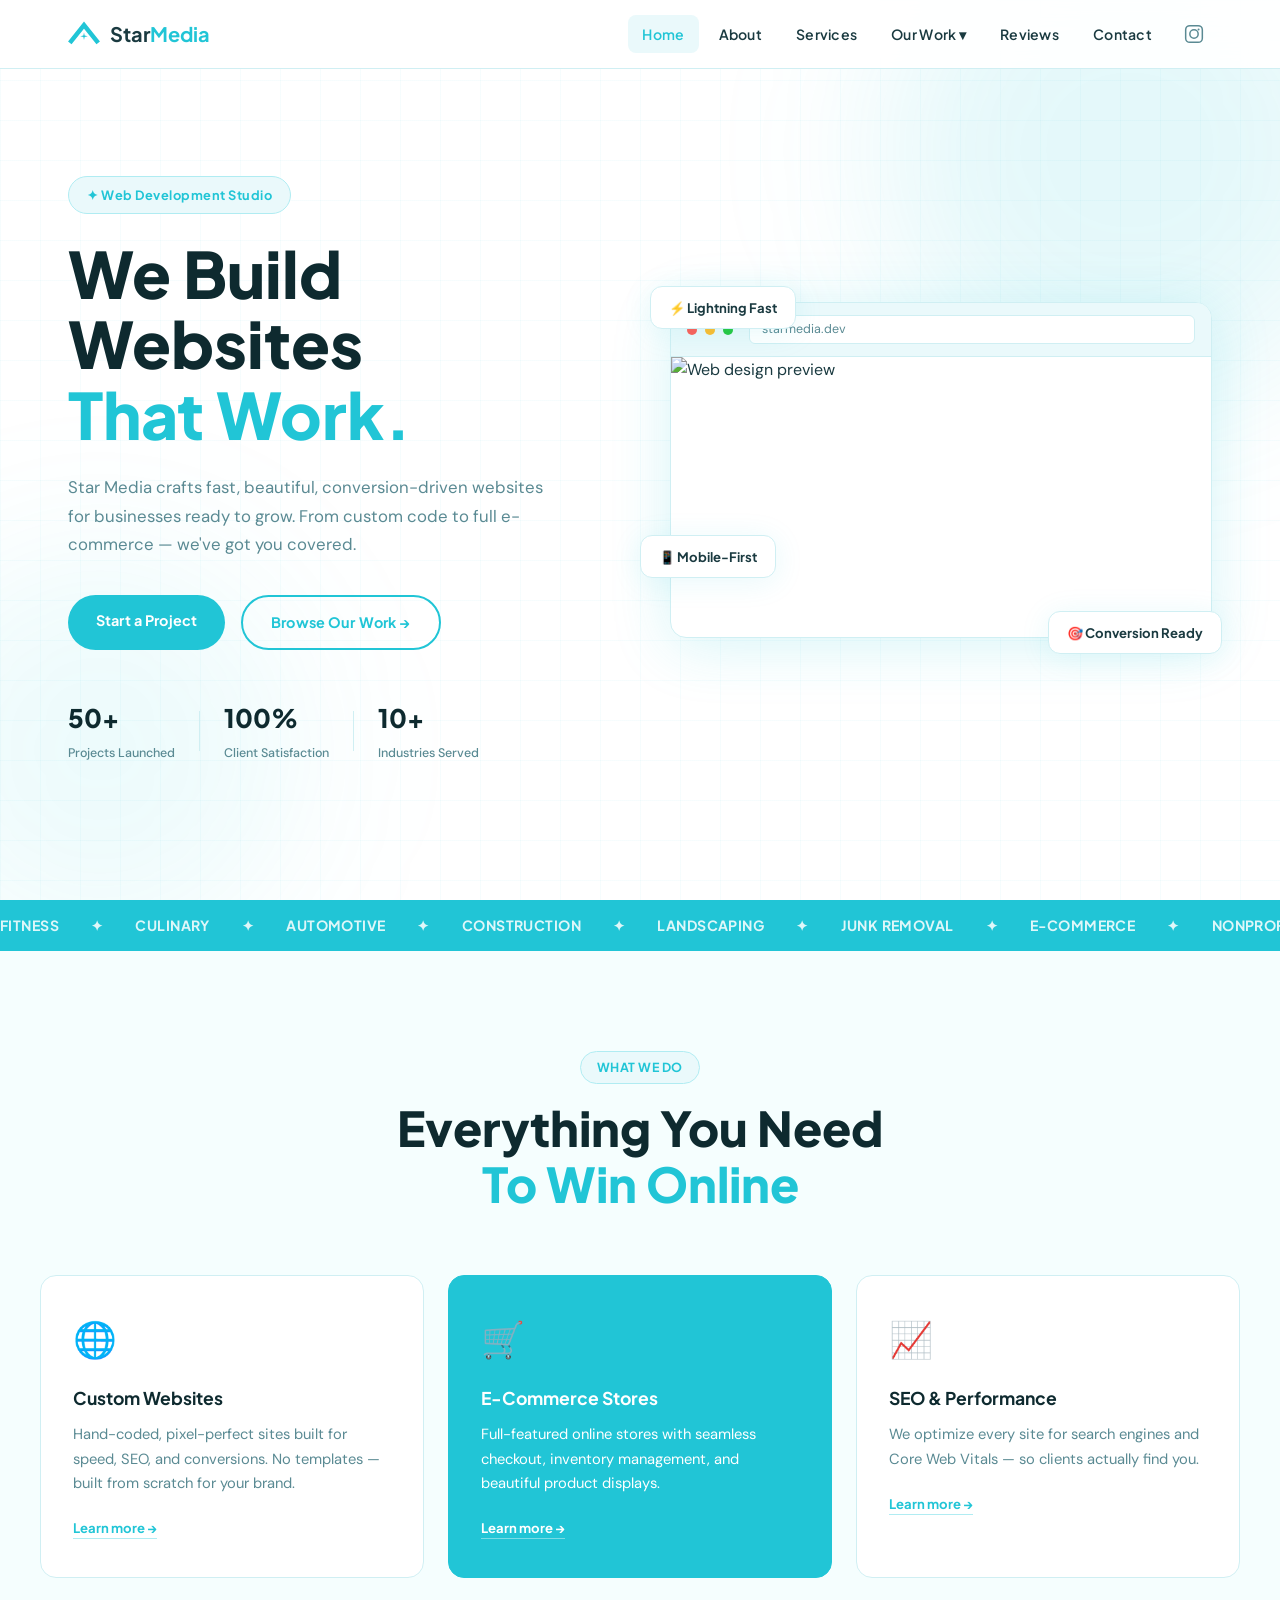
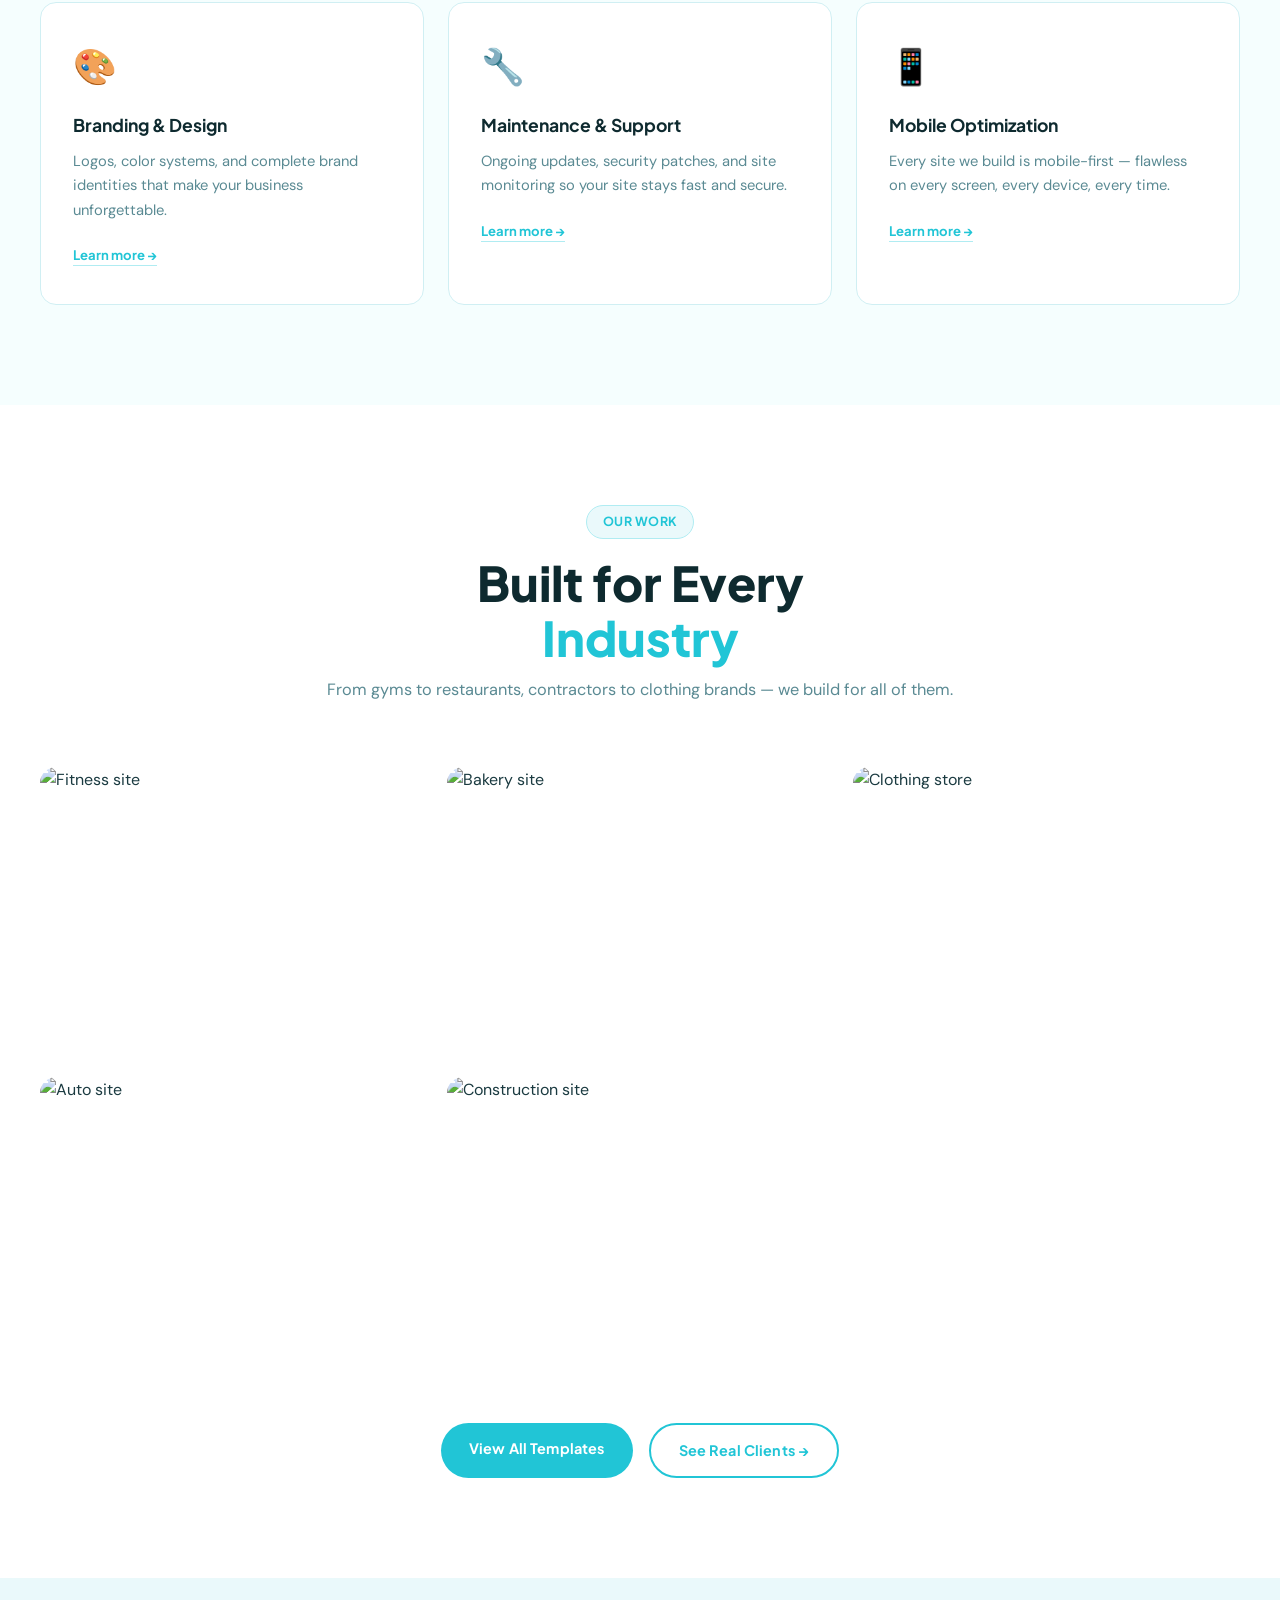
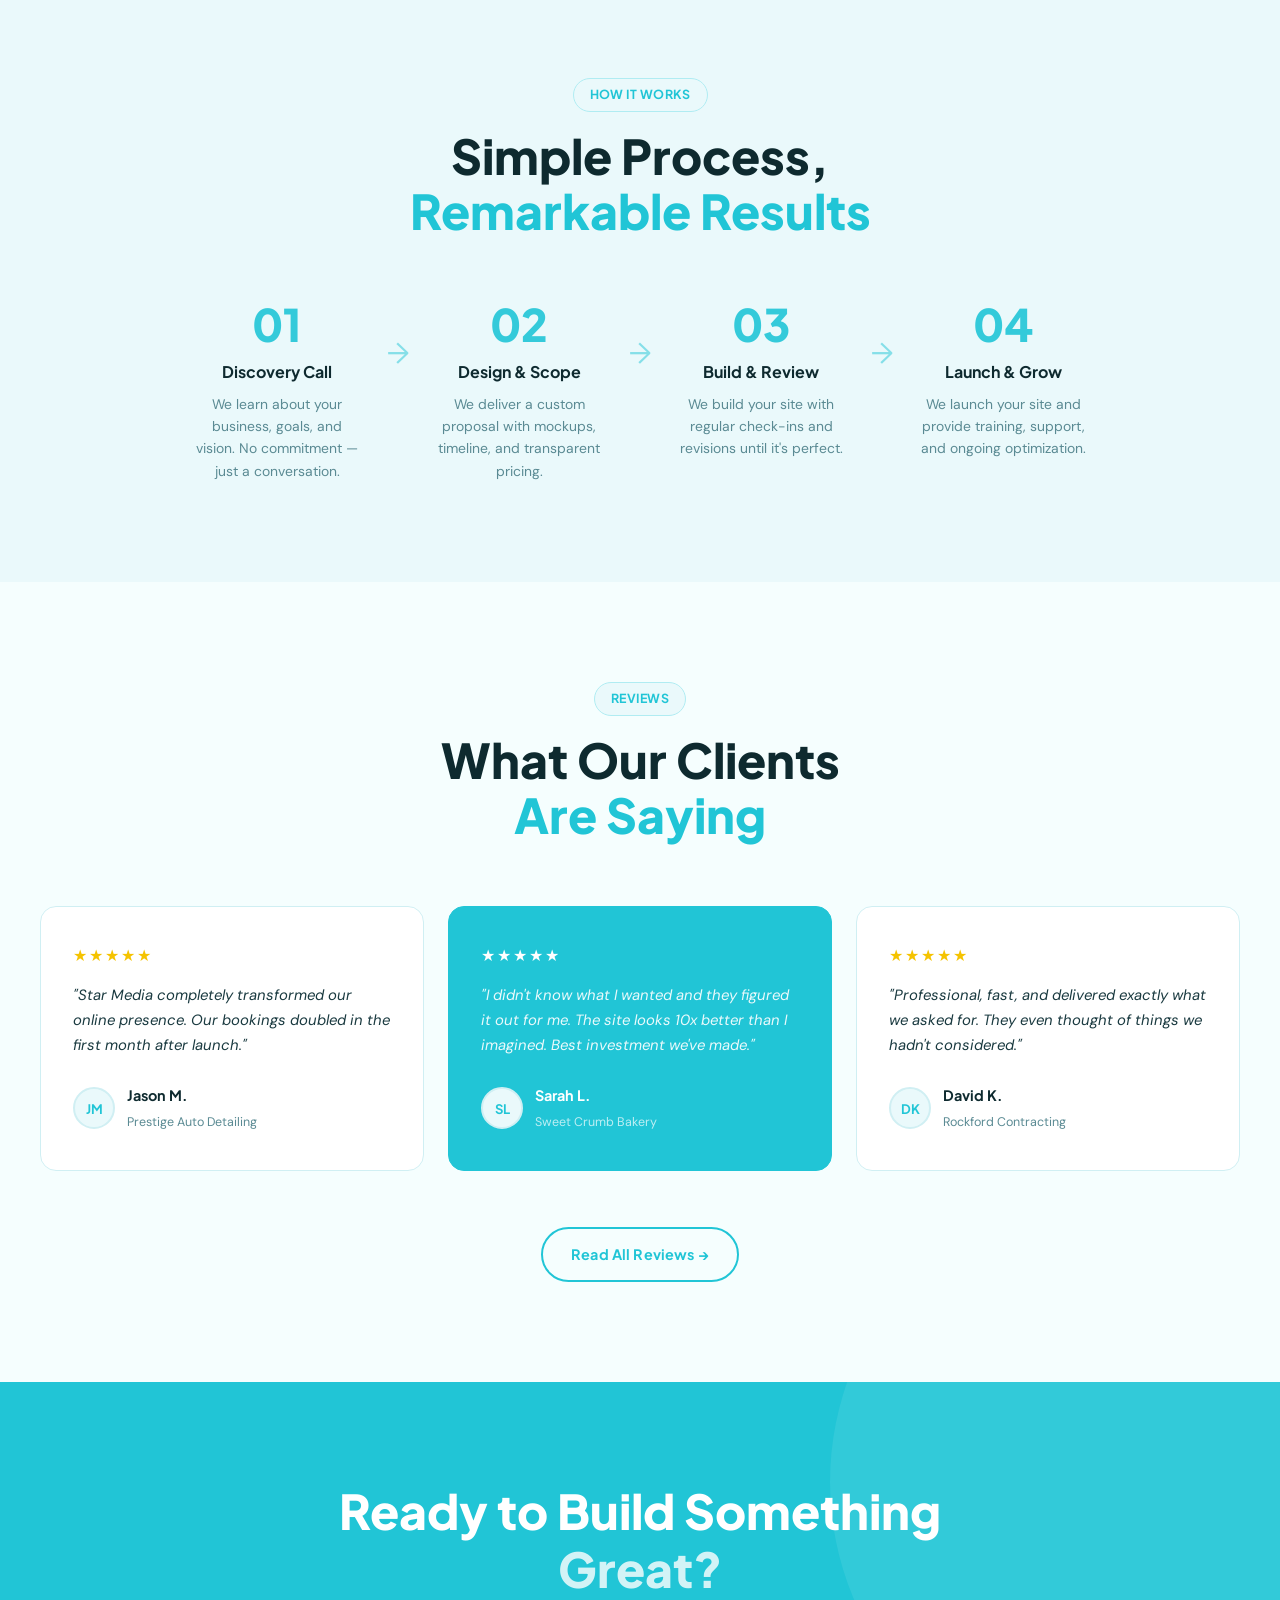
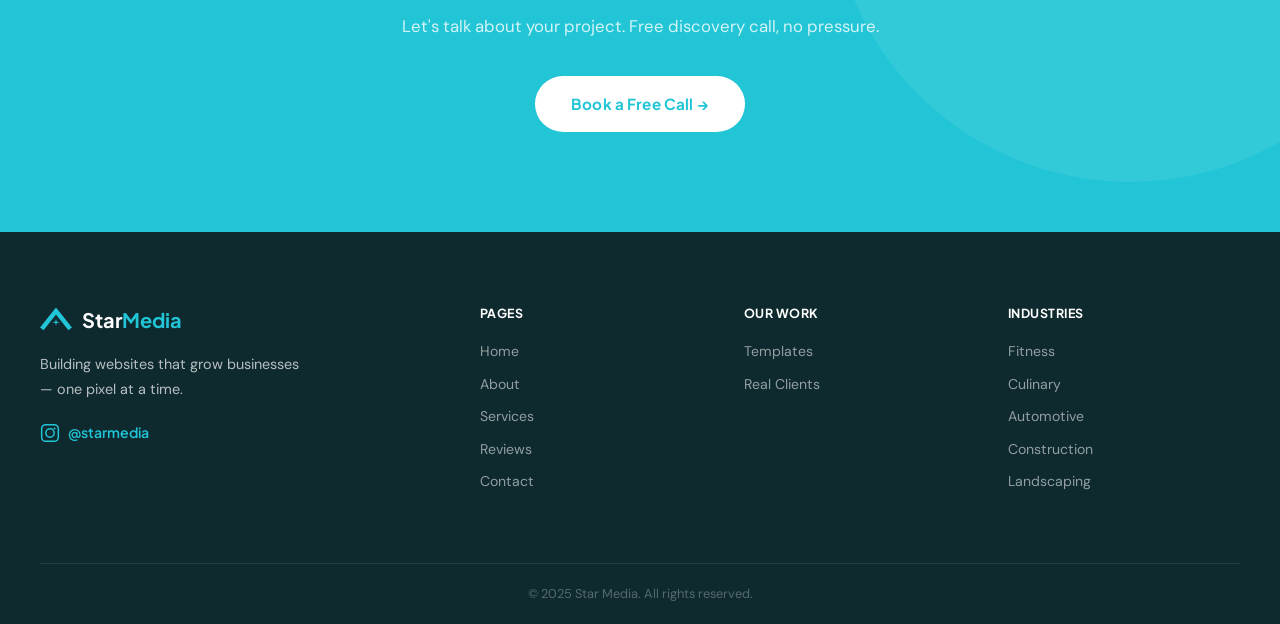
==== commit 37304b0e: "Use less stretched heading font" ====
--- a/index.html
+++ b/index.html
@@ -6,7 +6,7 @@
   <title>Star Media – Web Development</title>
   <link rel="preconnect" href="https://fonts.googleapis.com"/>
   <link rel="preconnect" href="https://fonts.gstatic.com" crossorigin/>
-  <link href="https://fonts.googleapis.com/css2?family=Syne:wght@400;600;700;800&family=DM+Sans:wght@300;400;500&display=swap" rel="stylesheet"/>
+  <link href="https://fonts.googleapis.com/css2?family=Plus+Jakarta+Sans:wght@400;600;700;800&family=DM+Sans:wght@300;400;500&display=swap" rel="stylesheet"/>
   <link rel="stylesheet" href="style.css"/>
 </head>
 <body>
--- a/style.css
+++ b/style.css
@@ -16,7 +16,7 @@
   --shadow-lg: 0 8px 60px rgba(33,197,214,0.18);
   --radius: 16px;
   --radius-sm: 10px;
-  --font-head: 'Syne', sans-serif;
+  --font-head: 'Plus Jakarta Sans', sans-serif;
   --font-body: 'DM Sans', sans-serif;
 }
 
@@ -134,7 +134,7 @@
   font-family: var(--font-head); font-weight: 700; font-size: .9rem;
   padding: 14px 28px; border-radius: 50px;
   transition: transform .2s, box-shadow .2s, background .2s;
-  letter-spacing: .03em;
+  letter-spacing: .01em;
   border: none; cursor: pointer;
 }
 .btn-primary:hover {
@@ -149,7 +149,7 @@
   padding: 14px 28px; border-radius: 50px;
   border: 2px solid var(--cyan);
   transition: background .2s, color .2s, transform .2s;
-  letter-spacing: .03em;
+  letter-spacing: .01em;
 }
 .btn-ghost:hover { background: var(--light); transform: translateY(-2px); }
 .btn-white {
@@ -158,7 +158,7 @@
   font-family: var(--font-head); font-weight: 700; font-size: .95rem;
   padding: 16px 36px; border-radius: 50px;
   transition: transform .2s, box-shadow .2s;
-  letter-spacing: .03em;
+  letter-spacing: .01em;
 }
 .btn-white:hover { transform: translateY(-2px); box-shadow: 0 8px 32px rgba(0,0,0,.12); }
 
@@ -203,7 +203,7 @@
   font-family: var(--font-head); font-weight: 700; font-size: .8rem;
   padding: 8px 18px; border-radius: 50px;
   border: 1px solid var(--mid);
-  letter-spacing: .08em; margin-bottom: 24px;
+  letter-spacing: .04em; margin-bottom: 24px;
   animation: fadeUp .6s ease both;
 }
 .hero-headline {
@@ -310,7 +310,7 @@
   font-family: var(--font-head);
   font-weight: 700; font-size: .88rem;
   color: rgba(255,255,255,0.85);
-  letter-spacing: .06em;
+  letter-spacing: .03em;
   text-transform: uppercase;
 }
 @keyframes marquee {
@@ -328,7 +328,7 @@
   font-family: var(--font-head); font-weight: 700; font-size: .78rem;
   padding: 6px 16px; border-radius: 50px;
   border: 1px solid var(--mid);
-  letter-spacing: .08em; text-transform: uppercase;
+  letter-spacing: .04em; text-transform: uppercase;
   margin-bottom: 16px;
 }
 .section-header h2 {
@@ -421,7 +421,7 @@
   background: var(--cyan); color: var(--white);
   font-family: var(--font-head); font-size: .72rem; font-weight: 700;
   padding: 4px 12px; border-radius: 50px;
-  letter-spacing: .06em; text-transform: uppercase;
+  letter-spacing: .03em; text-transform: uppercase;
   margin-bottom: 8px; align-self: flex-start;
 }
 .pg-overlay h4 {
@@ -545,7 +545,7 @@
 }
 .footer-col h4 {
   font-family: var(--font-head); font-size: .78rem; font-weight: 700;
-  text-transform: uppercase; letter-spacing: .1em;
+  text-transform: uppercase; letter-spacing: .04em;
   color: var(--white); margin-bottom: 16px;
 }
 .footer-col a {
@@ -626,7 +626,7 @@
   background: var(--cyan); color: var(--white);
   font-family: var(--font-head); font-weight: 700; font-size: .72rem;
   padding: 4px 16px; border-radius: 50px;
-  letter-spacing: .06em;
+  letter-spacing: .03em;
 }
 .pricing-card h3 { font-family: var(--font-head); font-size: 1.1rem; font-weight: 700; color: var(--dark); margin-bottom: 8px; }
 .price { font-family: var(--font-head); font-size: 2.8rem; font-weight: 800; color: var(--cyan); line-height: 1; margin: 16px 0 4px; }
@@ -772,7 +772,7 @@
 .client-img { height: 240px; overflow: hidden; }
 .client-img img { width: 100%; height: 100%; object-fit: cover; }
 .client-info { padding: 28px 32px; }
-.client-tag { display: inline-block; background: var(--light); color: var(--cyan); font-family: var(--font-head); font-weight: 700; font-size: .72rem; padding: 4px 12px; border-radius: 50px; letter-spacing: .06em; margin-bottom: 12px; }
+.client-tag { display: inline-block; background: var(--light); color: var(--cyan); font-family: var(--font-head); font-weight: 700; font-size: .72rem; padding: 4px 12px; border-radius: 50px; letter-spacing: .03em; margin-bottom: 12px; }
 .client-info h3 { font-family: var(--font-head); font-size: 1.15rem; font-weight: 700; color: var(--dark); margin-bottom: 8px; }
 .client-info p { font-size: .9rem; color: var(--muted); line-height: 1.6; margin-bottom: 16px; }
 .client-results { display: flex; gap: 24px; }
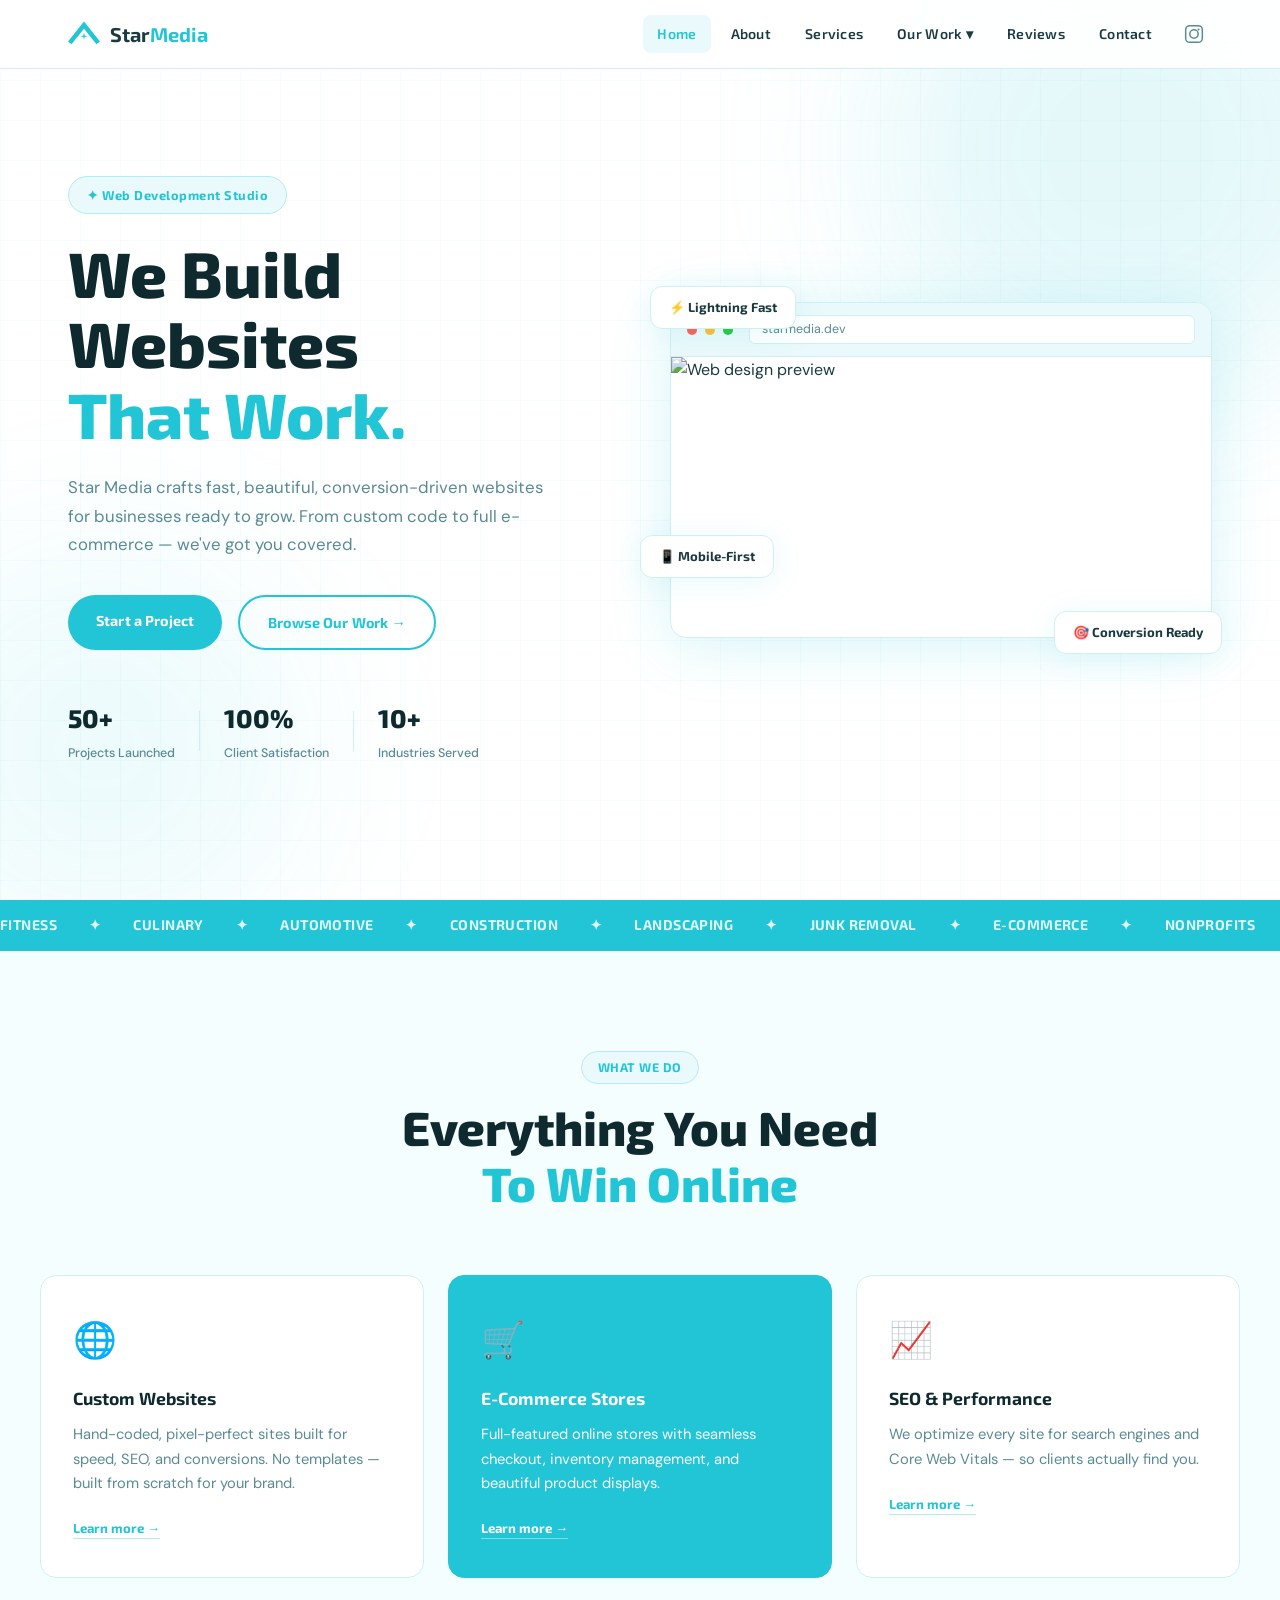
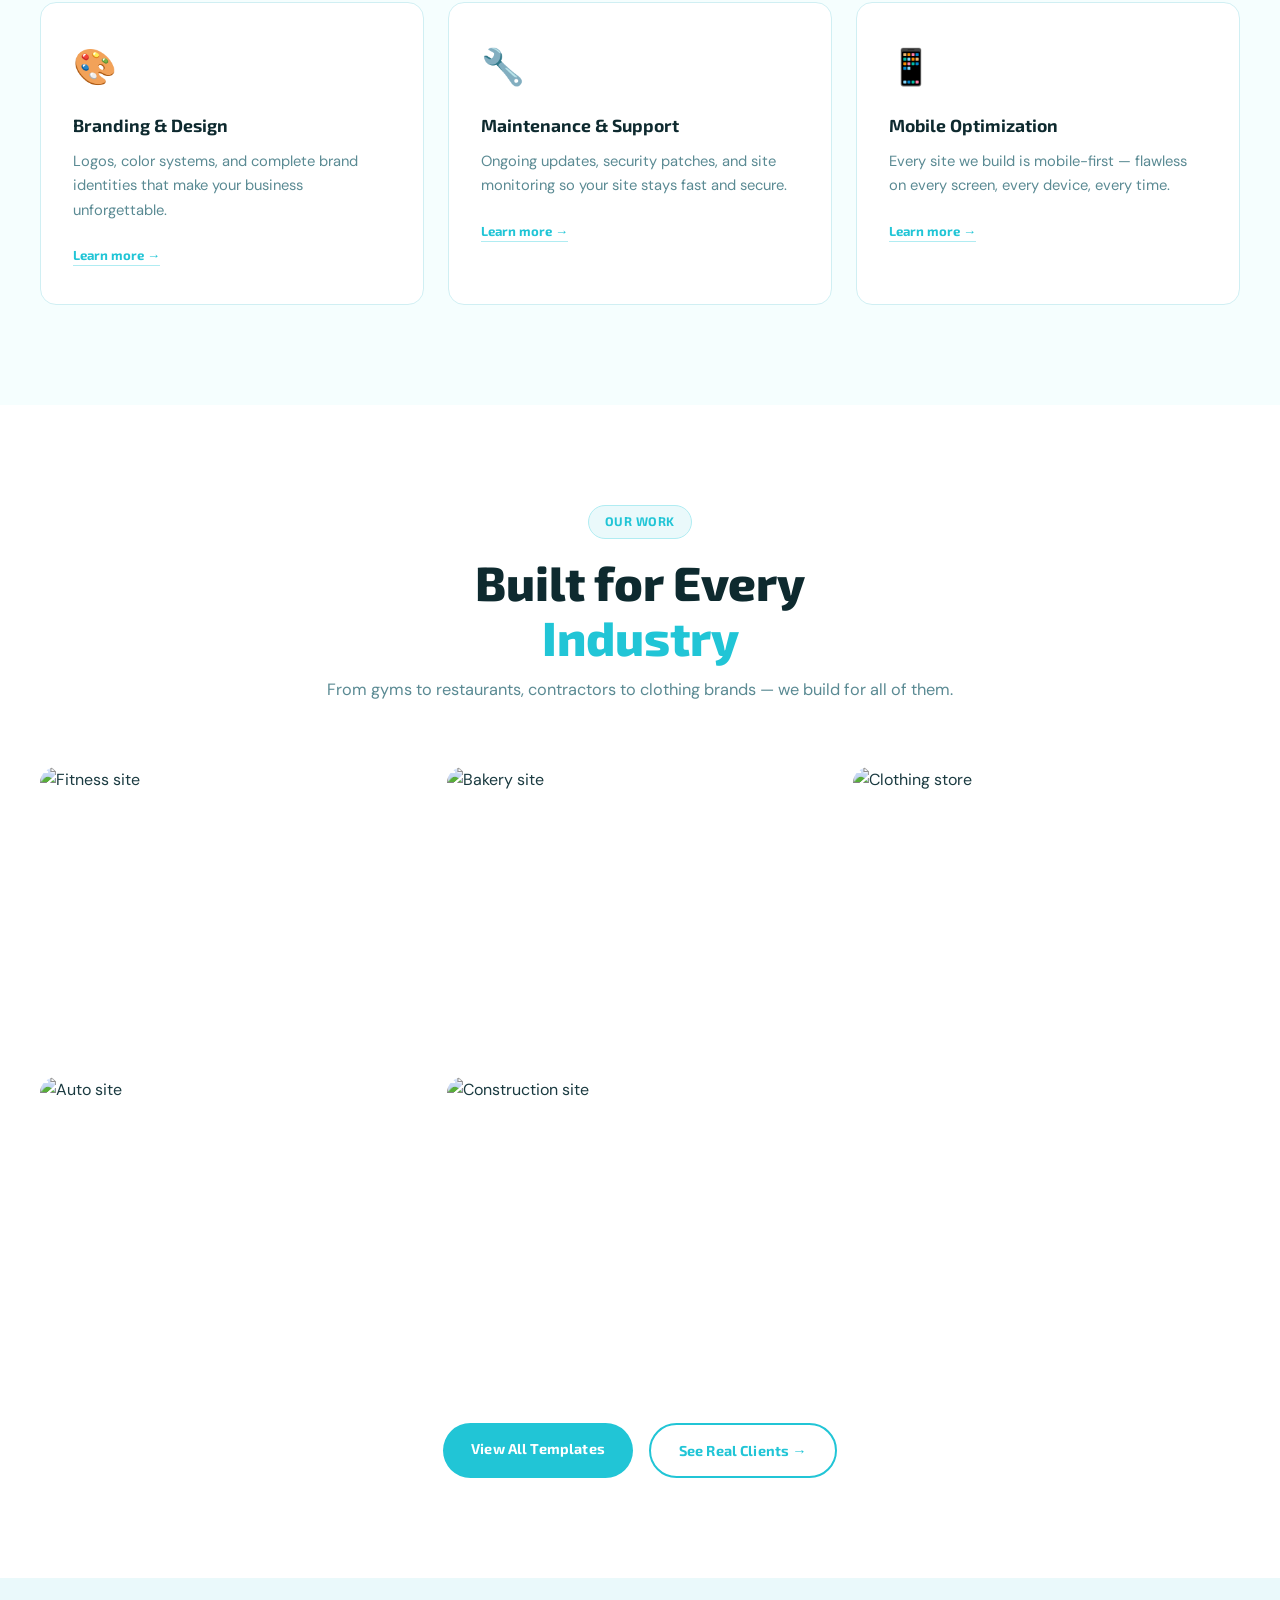
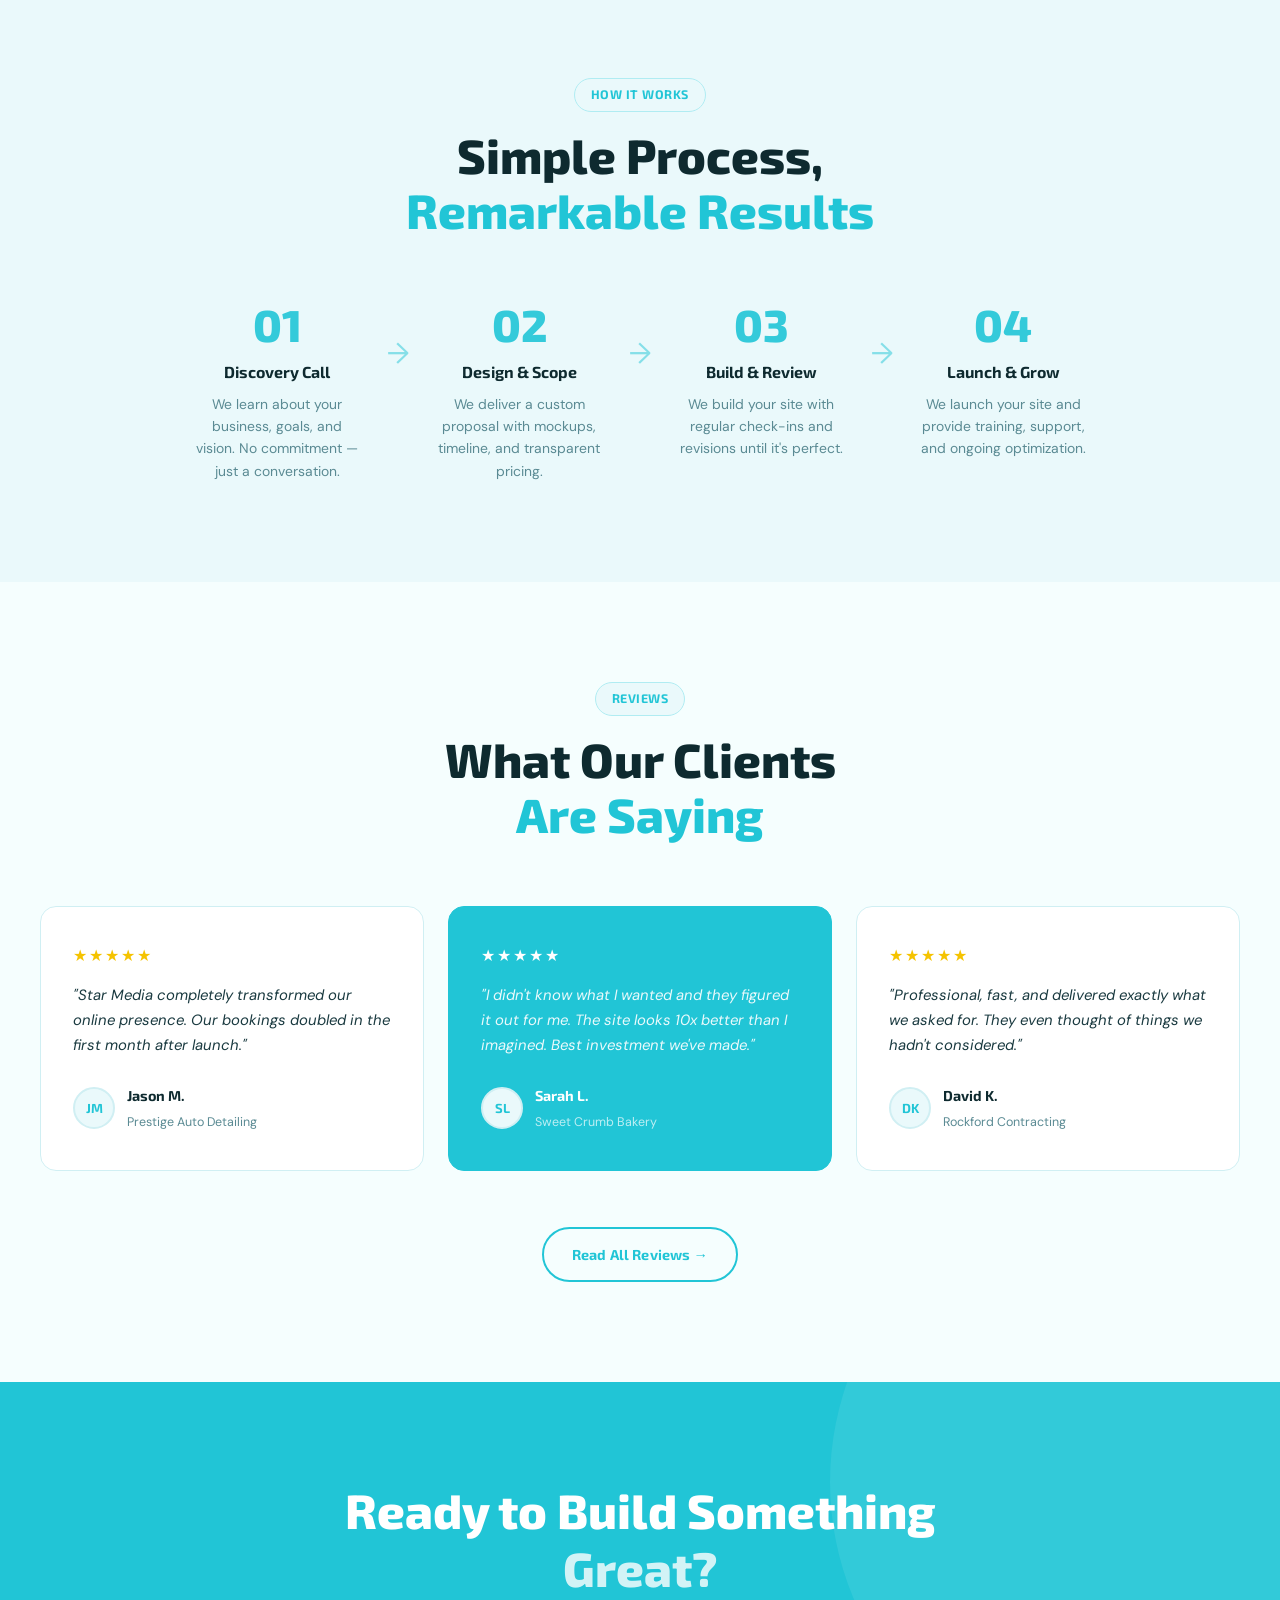
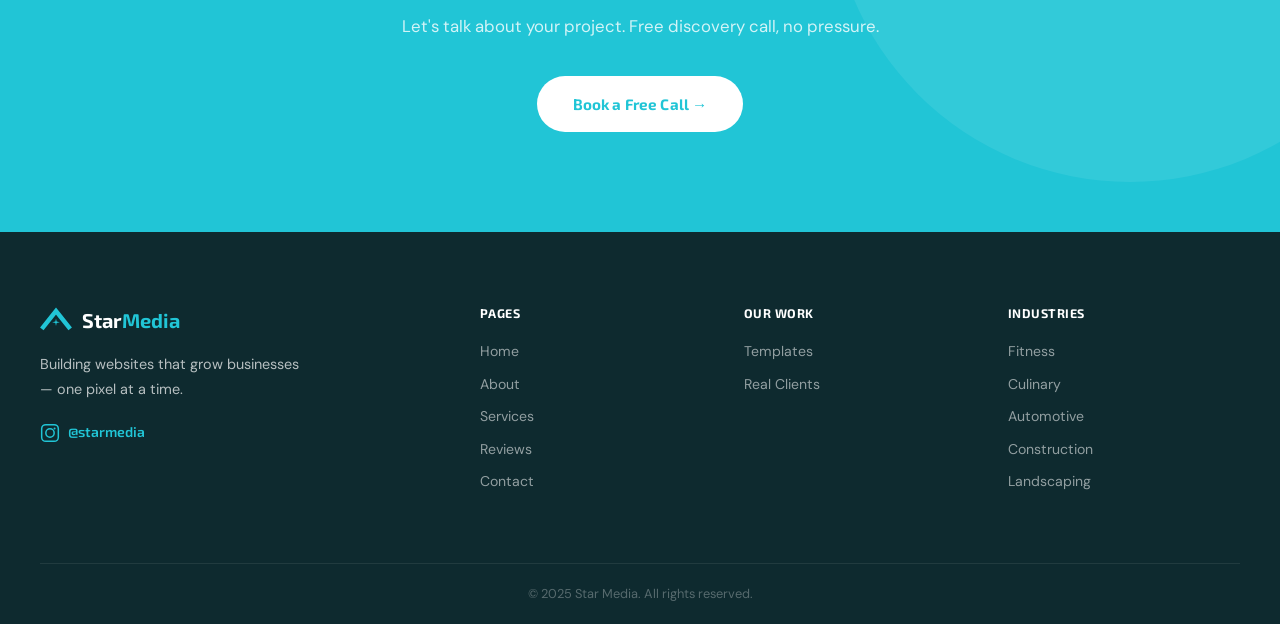
==== commit 5a5b9379: "Use futuristic heading font" ====
--- a/index.html
+++ b/index.html
@@ -6,7 +6,7 @@
   <title>Star Media – Web Development</title>
   <link rel="preconnect" href="https://fonts.googleapis.com"/>
   <link rel="preconnect" href="https://fonts.gstatic.com" crossorigin/>
-  <link href="https://fonts.googleapis.com/css2?family=Plus+Jakarta+Sans:wght@400;600;700;800&family=DM+Sans:wght@300;400;500&display=swap" rel="stylesheet"/>
+  <link href="https://fonts.googleapis.com/css2?family=Exo+2:wght@400;600;700;800&family=DM+Sans:wght@300;400;500&display=swap" rel="stylesheet"/>
   <link rel="stylesheet" href="style.css"/>
 </head>
 <body>
--- a/style.css
+++ b/style.css
@@ -16,7 +16,7 @@
   --shadow-lg: 0 8px 60px rgba(33,197,214,0.18);
   --radius: 16px;
   --radius-sm: 10px;
-  --font-head: 'Plus Jakarta Sans', sans-serif;
+  --font-head: 'Exo 2', sans-serif;
   --font-body: 'DM Sans', sans-serif;
 }
 
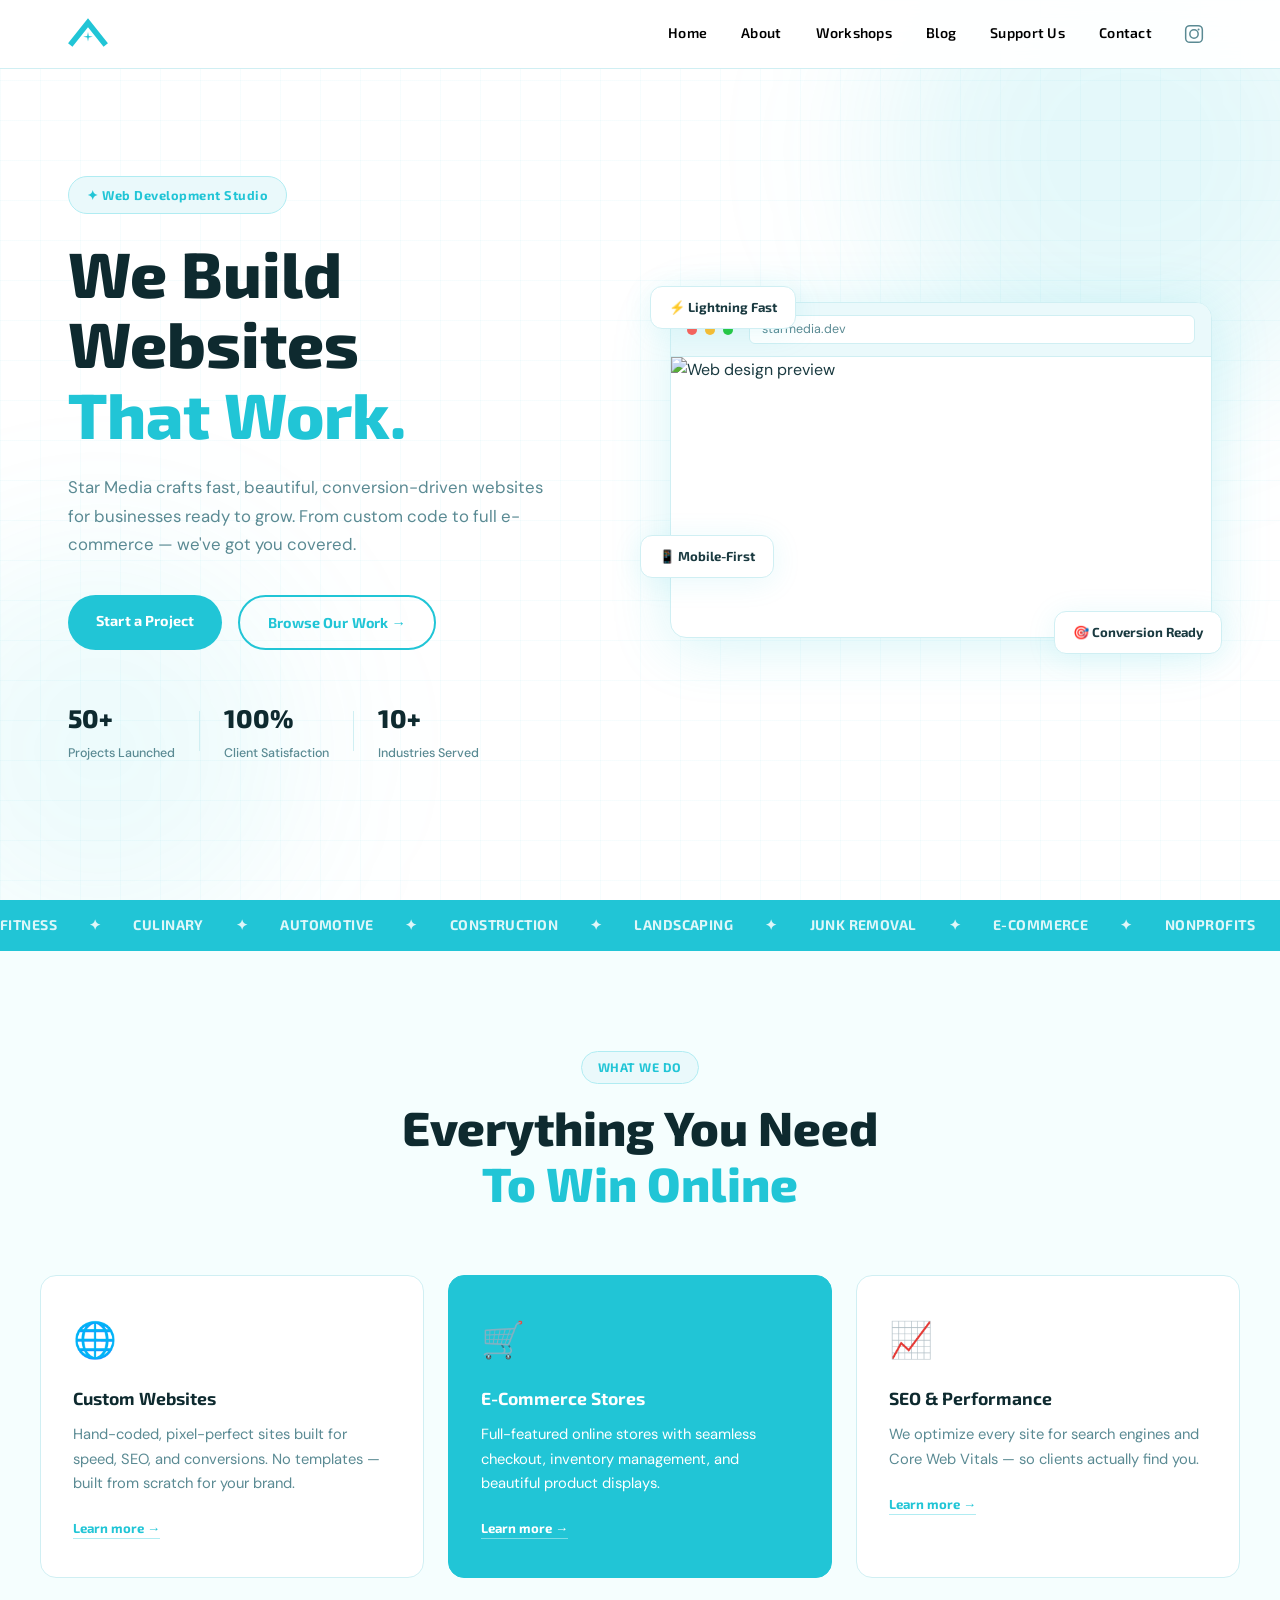
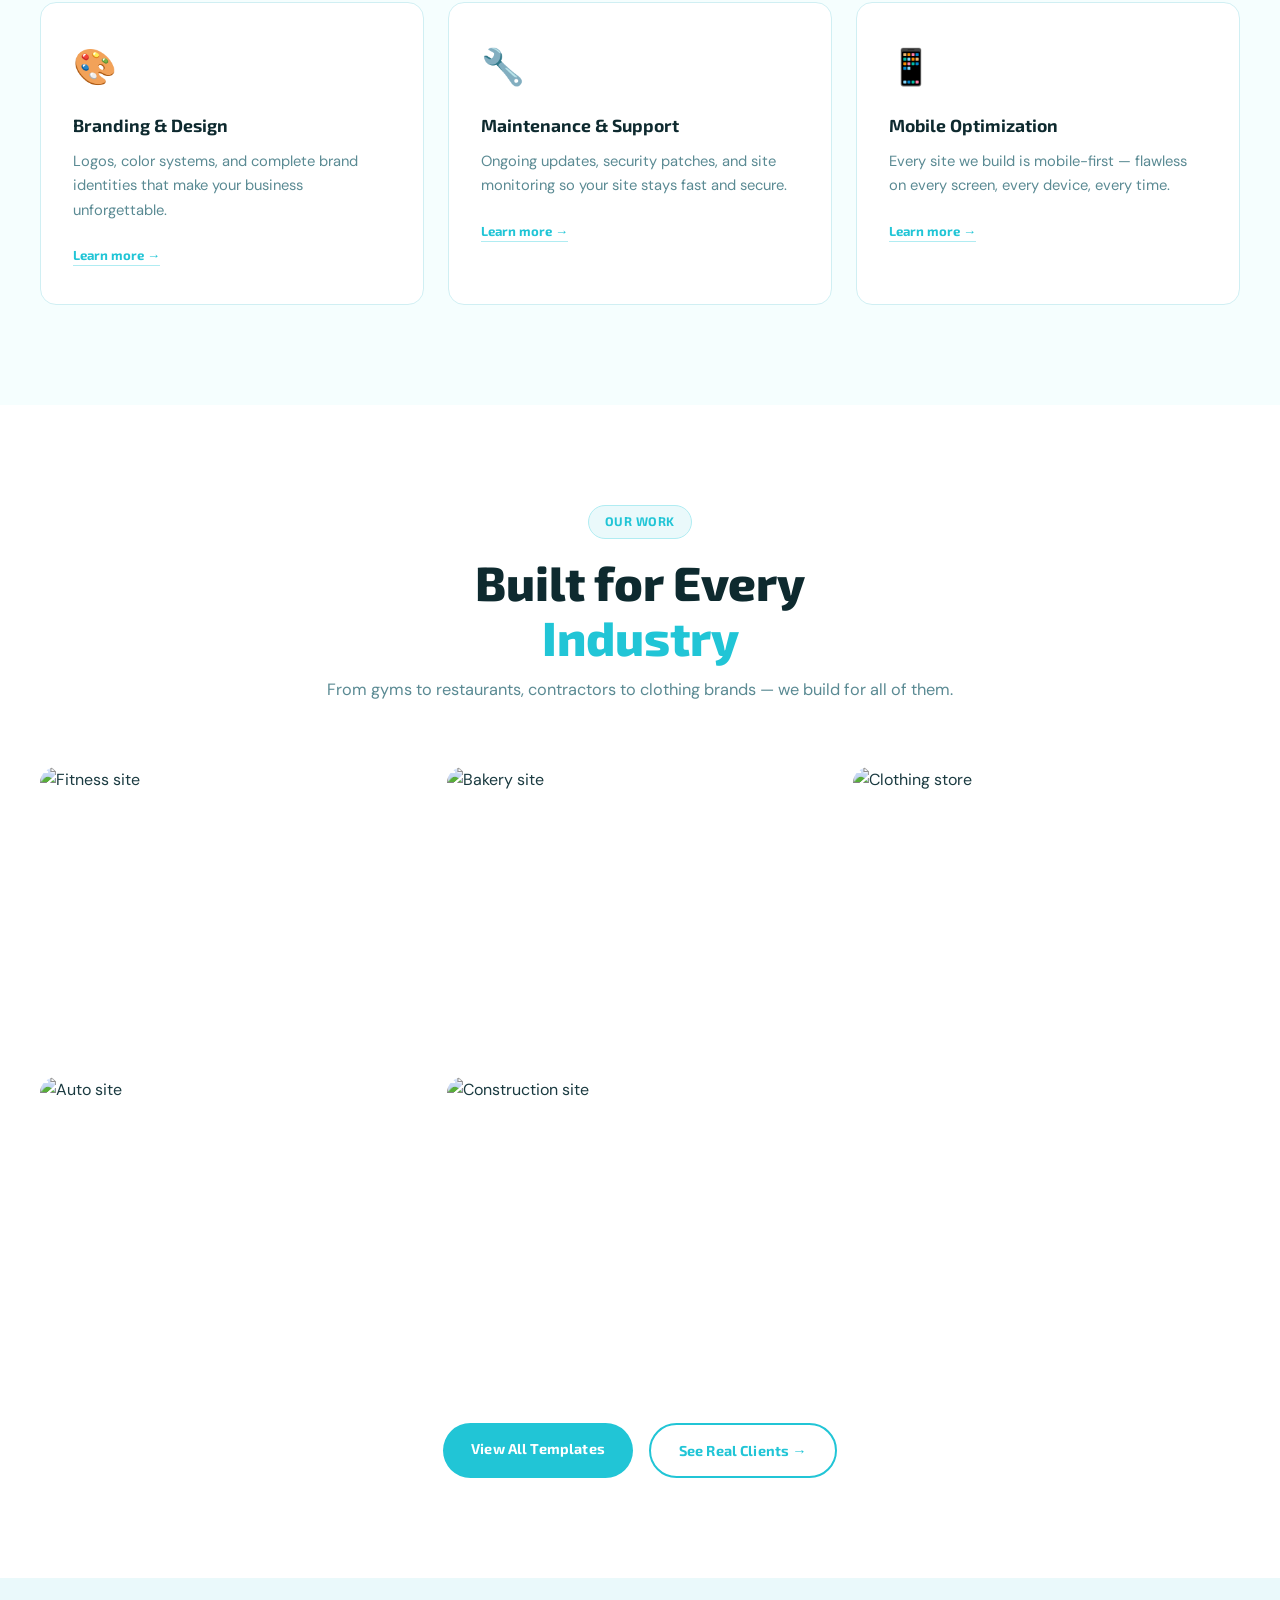
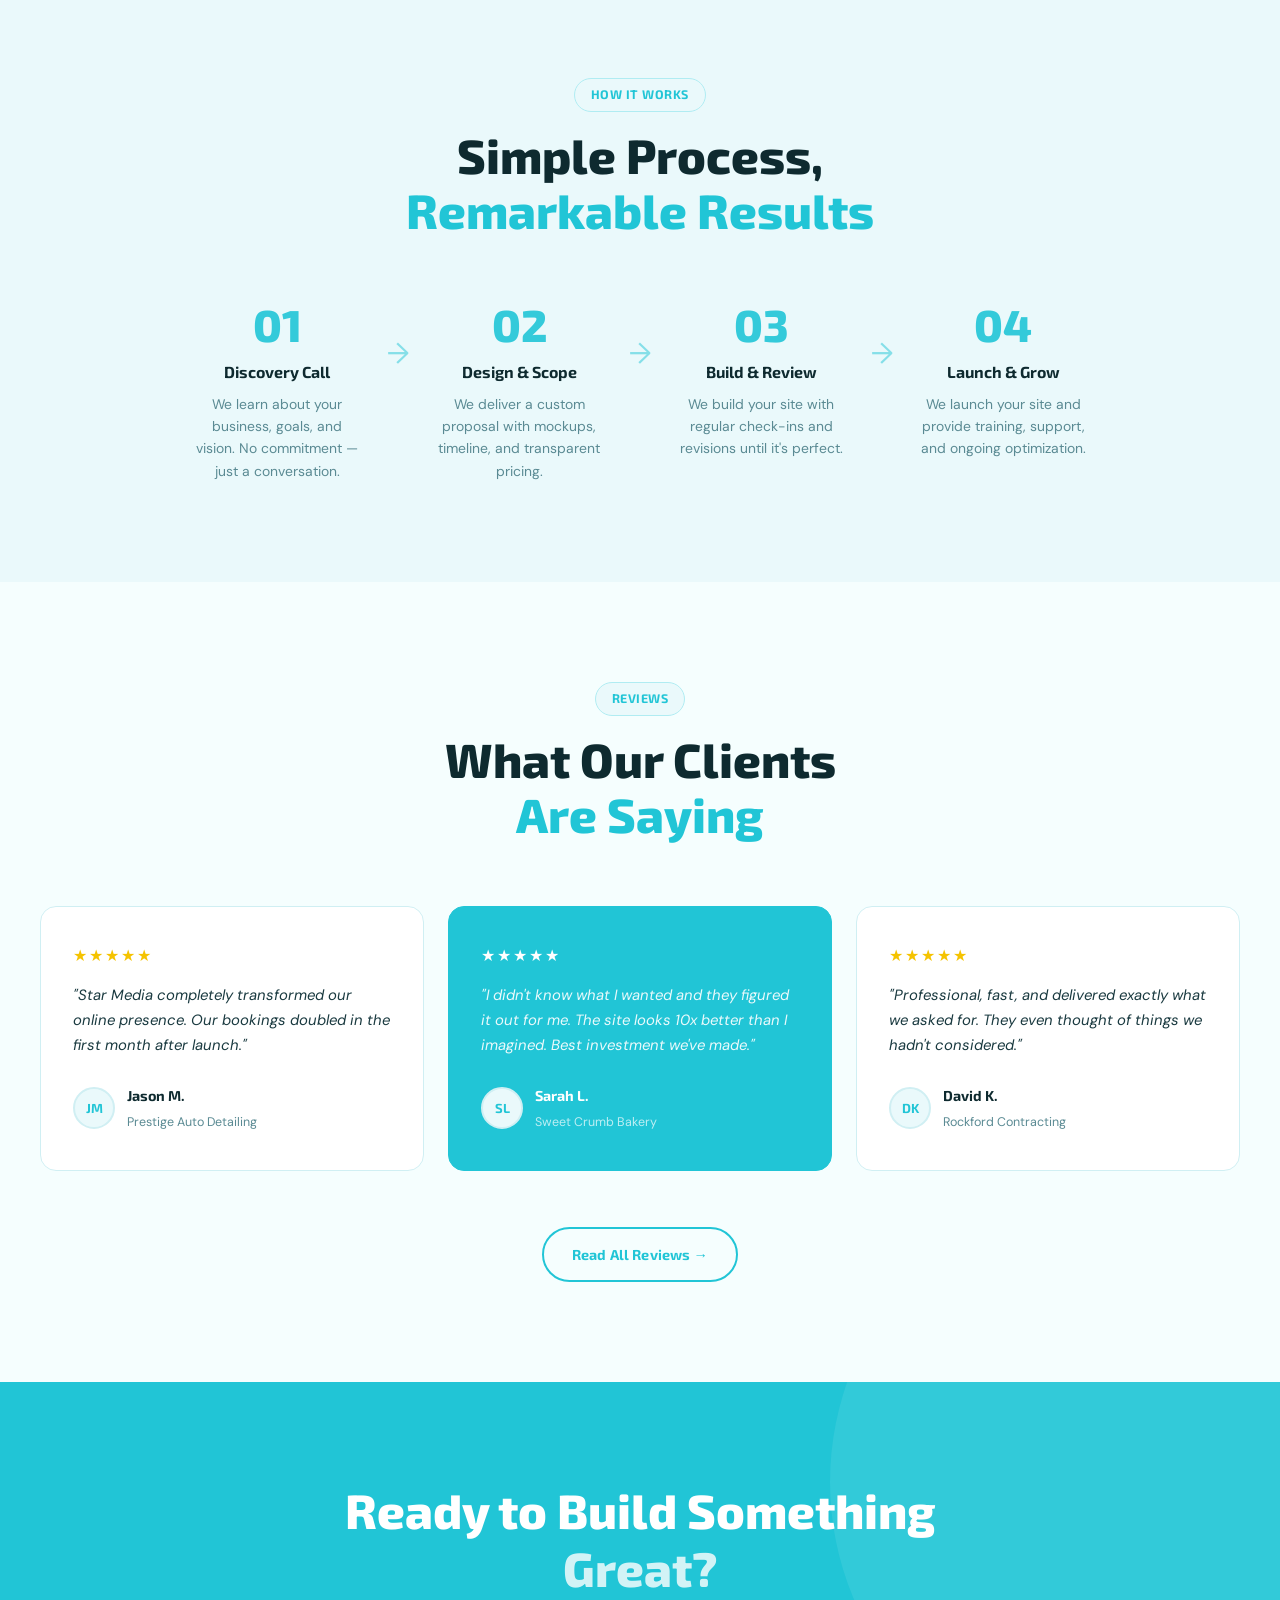
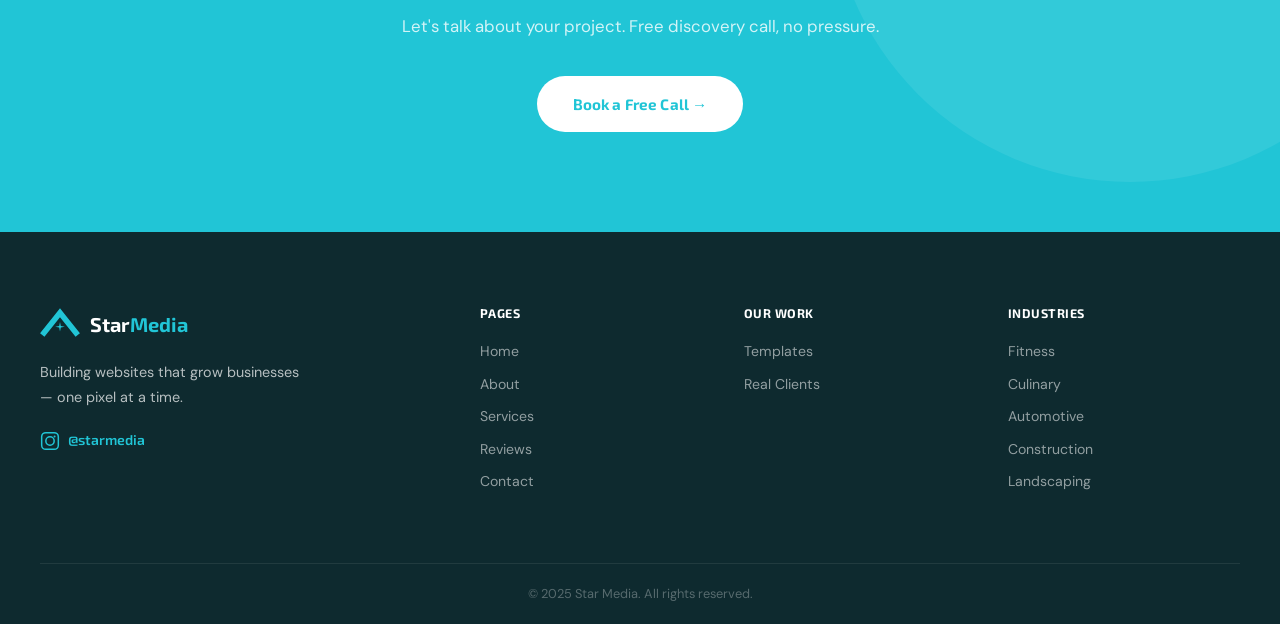
==== commit 280d3919: "Refine navigation underline styling" ====
--- a/index.html
+++ b/index.html
@@ -14,27 +14,17 @@
 <!-- ── NAV ───────────────────────────────────────────────────────── -->
 <header id="navbar">
   <div class="nav-inner">
-    <a href="index.html" class="nav-logo">
-      <img src="logo-icon.svg" alt="Star Media icon" class="logo-icon" />
-      <span>Star<strong>Media</strong></span>
+    <a href="index.html" class="nav-logo" aria-label="Star Media home">
+      <img src="logo-icon.svg" alt="Star Media logo" class="logo-icon" />
     </a>
 
-    <nav class="nav-links" id="navLinks">
-      <a href="index.html" class="nav-link active">Home</a>
-      <a href="about.html" class="nav-link">About</a>
-      <a href="services.html" class="nav-link">Services</a>
-
-      <!-- Dropdown -->
-      <div class="nav-dropdown">
-        <button class="nav-link dropdown-toggle">Our Work ▾</button>
-        <div class="dropdown-menu">
-          <a href="templates.html" class="dropdown-item">Templates</a>
-          <a href="real-clients.html" class="dropdown-item">Real Clients</a>
-        </div>
-      </div>
-
-      <a href="reviews.html" class="nav-link">Reviews</a>
-      <a href="contact.html" class="nav-link">Contact</a>
+    <nav class="nav-links" id="navLinks" aria-label="Primary navigation">
+      <a href="index.html" class="nav-link nav-red active">Home</a>
+      <a href="about.html" class="nav-link nav-blue">About</a>
+      <a href="services.html" class="nav-link nav-yellow">Workshops</a>
+      <a href="reviews.html" class="nav-link nav-green">Blog</a>
+      <a href="real-clients.html" class="nav-link nav-blue">Support Us</a>
+      <a href="contact.html" class="nav-link nav-yellow">Contact</a>
 
       <a href="https://www.instagram.com/" target="_blank" class="nav-ig" aria-label="Instagram">
         <svg width="20" height="20" fill="none" stroke="currentColor" stroke-width="1.8" viewBox="0 0 24 24"><rect x="2" y="2" width="20" height="20" rx="5" ry="5"/><circle cx="12" cy="12" r="5"/><circle cx="17.5" cy="6.5" r="1.2" fill="currentColor" stroke="none"/></svg>
--- a/style.css
+++ b/style.css
@@ -58,23 +58,43 @@
   color: var(--text); font-weight: 700;
 }
 .nav-logo strong { color: var(--cyan); }
-.logo-icon { width: 32px; height: 32px; }
+.logo-icon { width: 40px; height: 40px; object-fit: contain; }
 
 .nav-links {
   display: flex; align-items: center; gap: 6px;
 }
 .nav-link {
+  --underline-color: var(--cyan);
+  position: relative;
+  display: inline-flex; align-items: center; justify-content: center;
   font-family: var(--font-head);
   font-size: .88rem; font-weight: 600;
-  color: var(--text);
-  padding: 8px 14px;
+  color: #000;
+  padding: 8px 14px 10px;
   border-radius: 8px;
-  transition: background .2s, color .2s;
+  transition: color .2s;
   cursor: pointer;
   border: none; background: transparent;
   letter-spacing: .02em;
 }
-.nav-link:hover, .nav-link.active { background: var(--light); color: var(--cyan); }
+.nav-link::after {
+  content: "";
+  position: absolute;
+  left: 14px; right: 14px; bottom: 5px;
+  height: 3px;
+  background: var(--underline-color);
+  border-radius: 999px;
+  transform: scaleX(0);
+  transform-origin: left center;
+  transition: transform .28s ease;
+}
+.nav-link:hover, .nav-link.active { color: #000; background: transparent; }
+.nav-link:hover::after, .nav-link:focus-visible::after { transform: scaleX(1); }
+.nav-link:focus-visible { outline: 2px solid var(--underline-color); outline-offset: 3px; }
+.nav-red { --underline-color: #e53935; }
+.nav-blue { --underline-color: #1e88e5; }
+.nav-yellow { --underline-color: #fdd835; }
+.nav-green { --underline-color: #43a047; }
 
 /* Dropdown */
 .nav-dropdown { position: relative; }
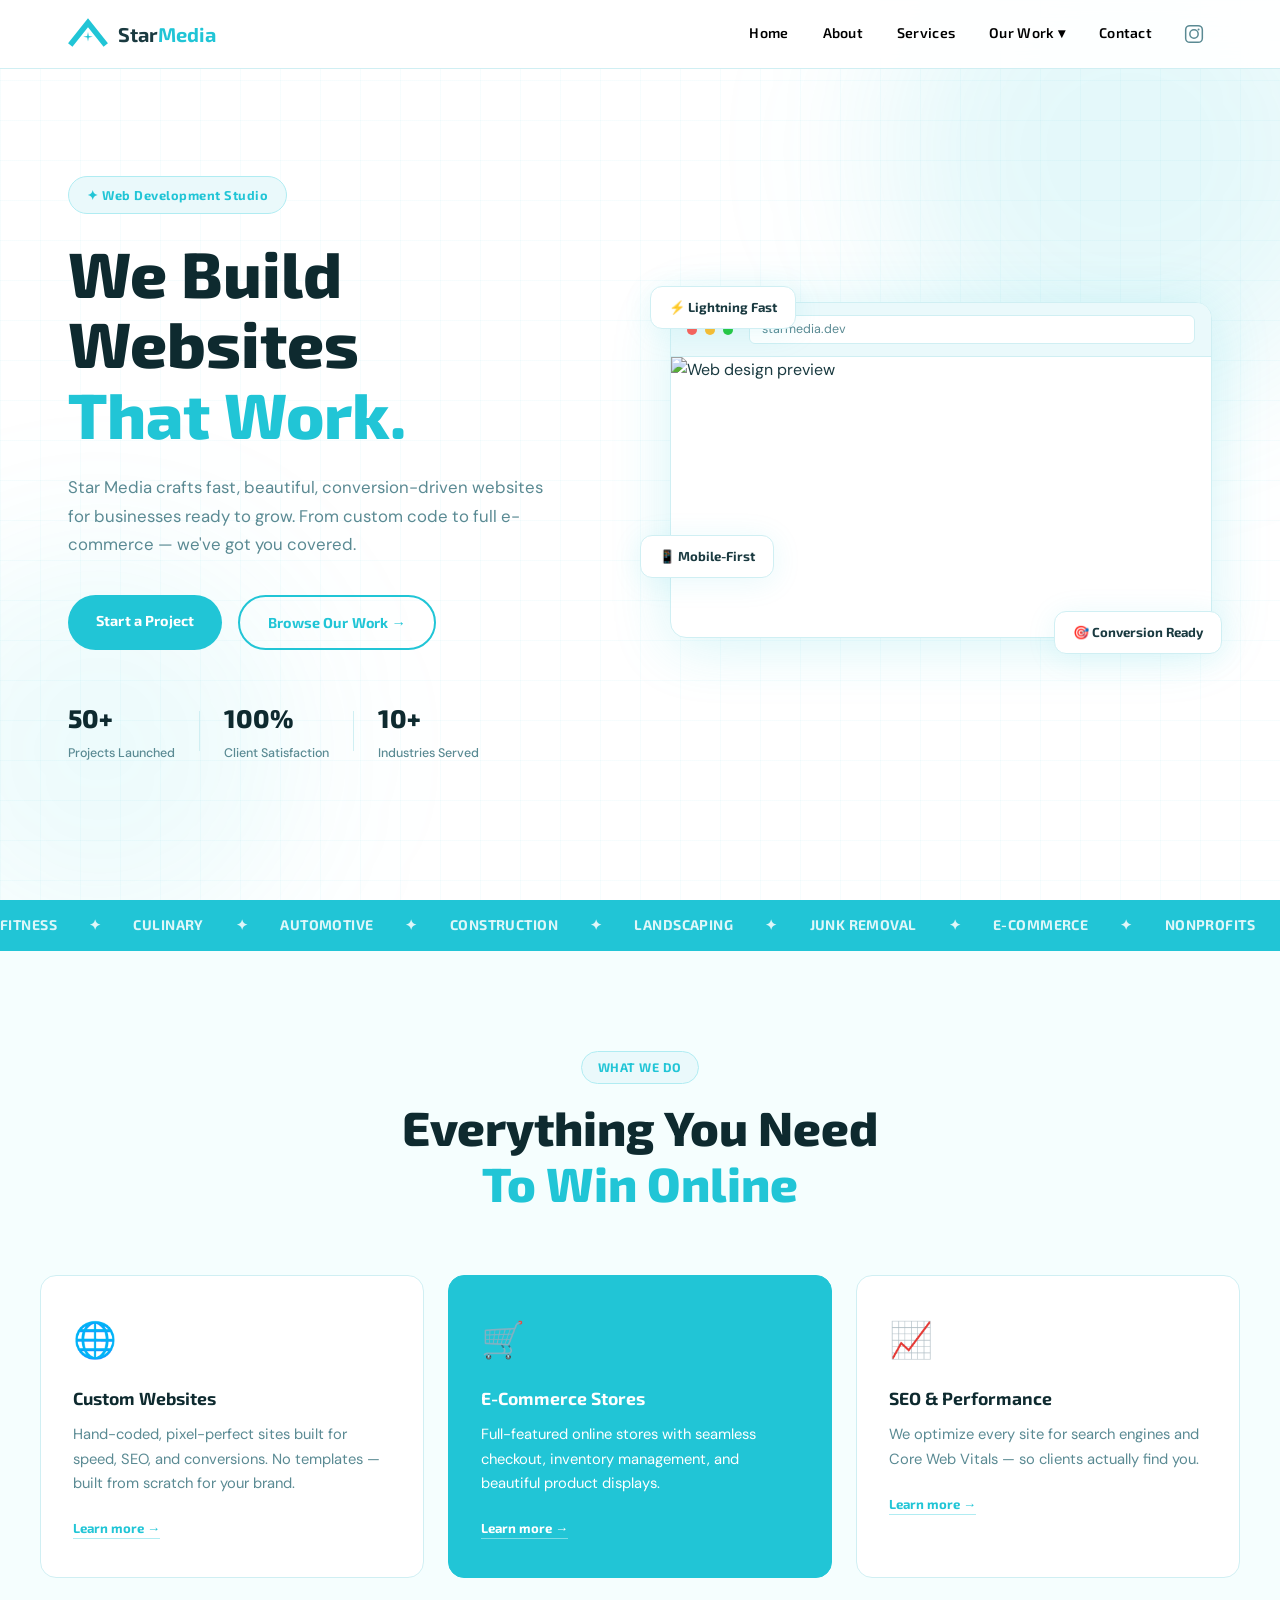
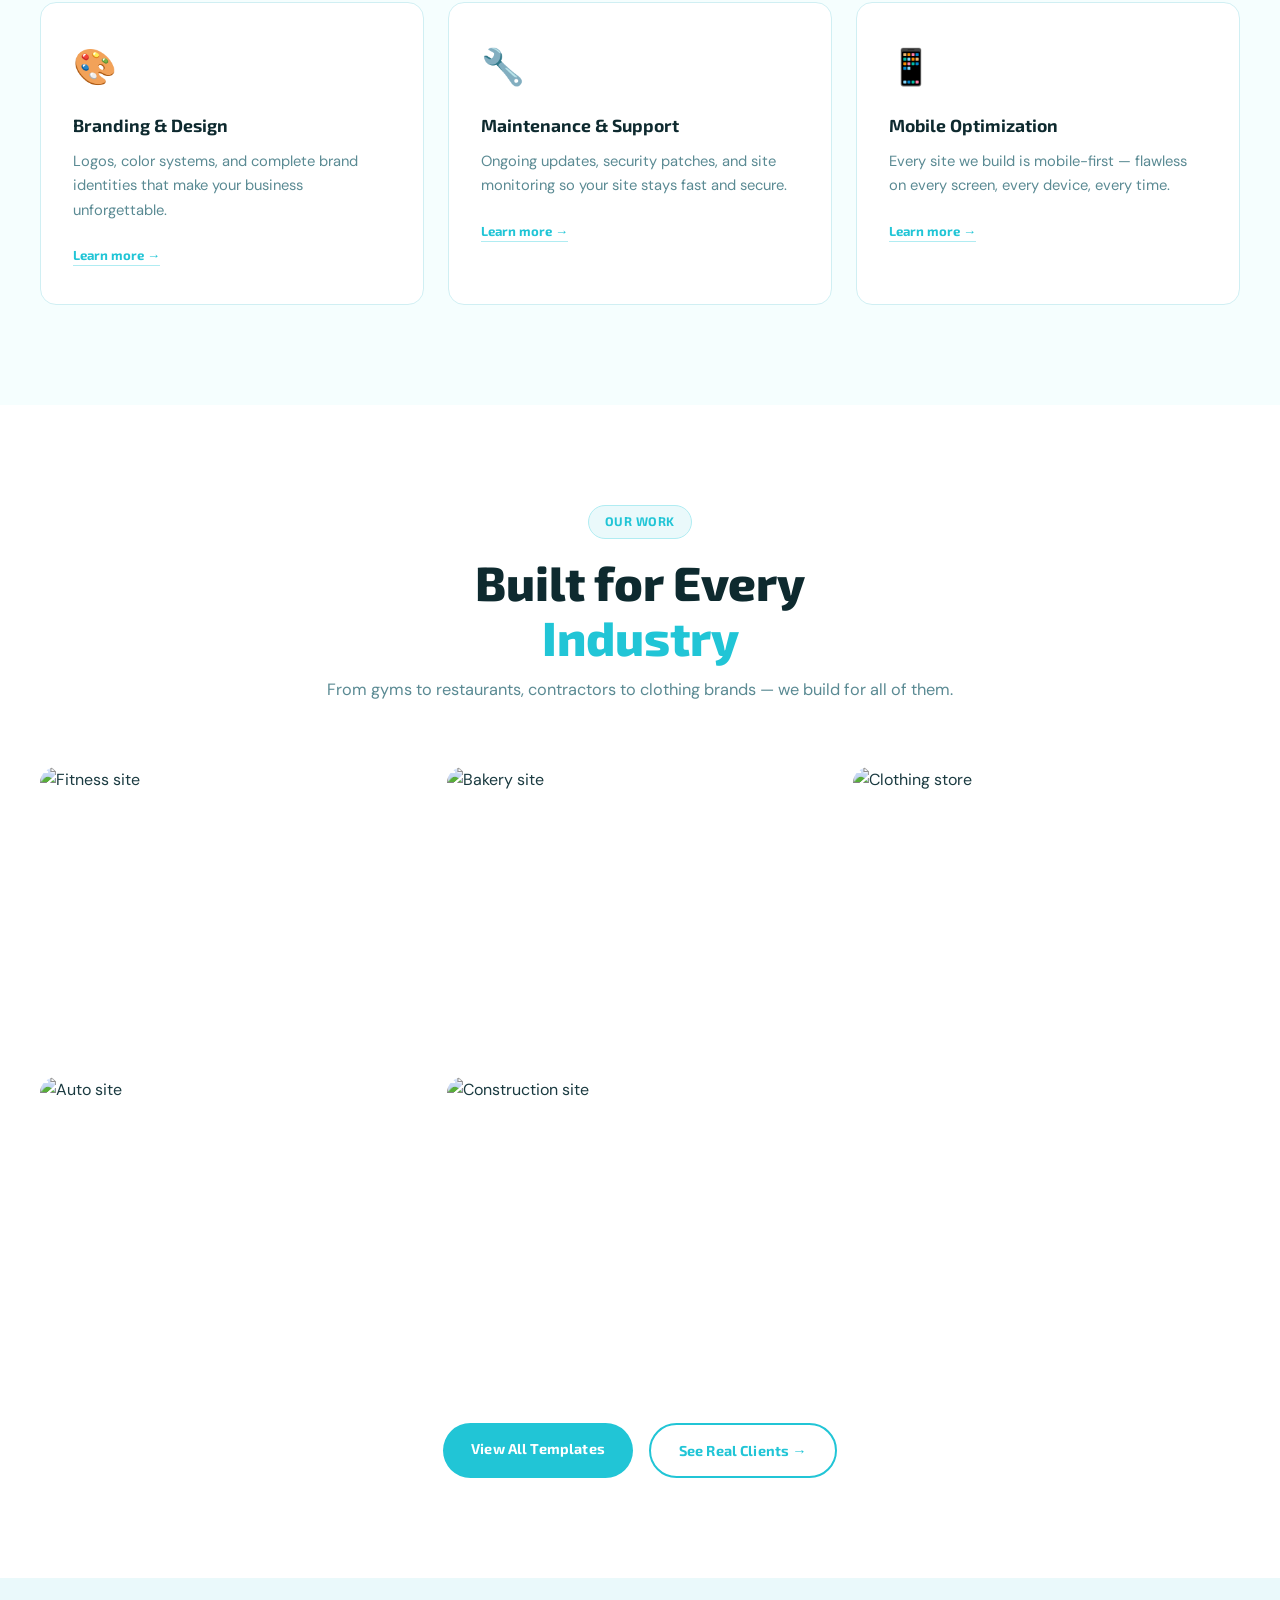
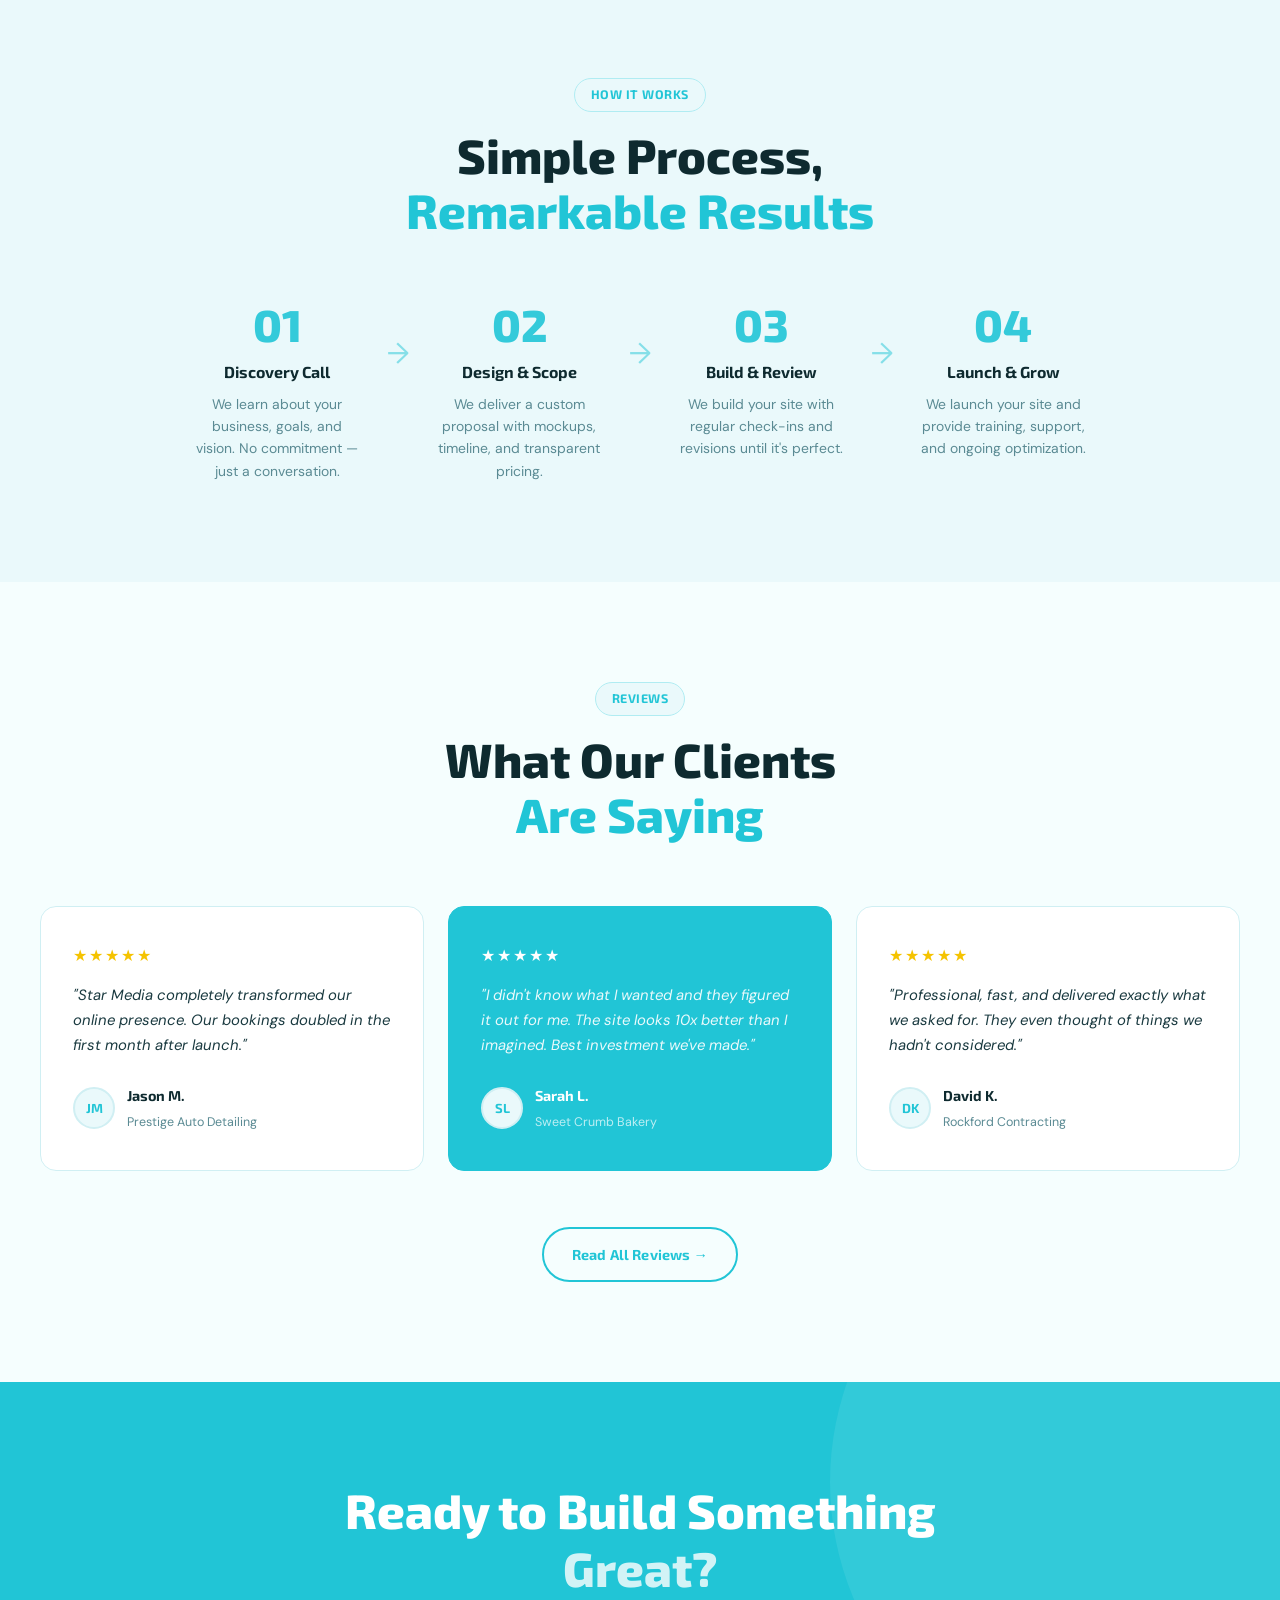
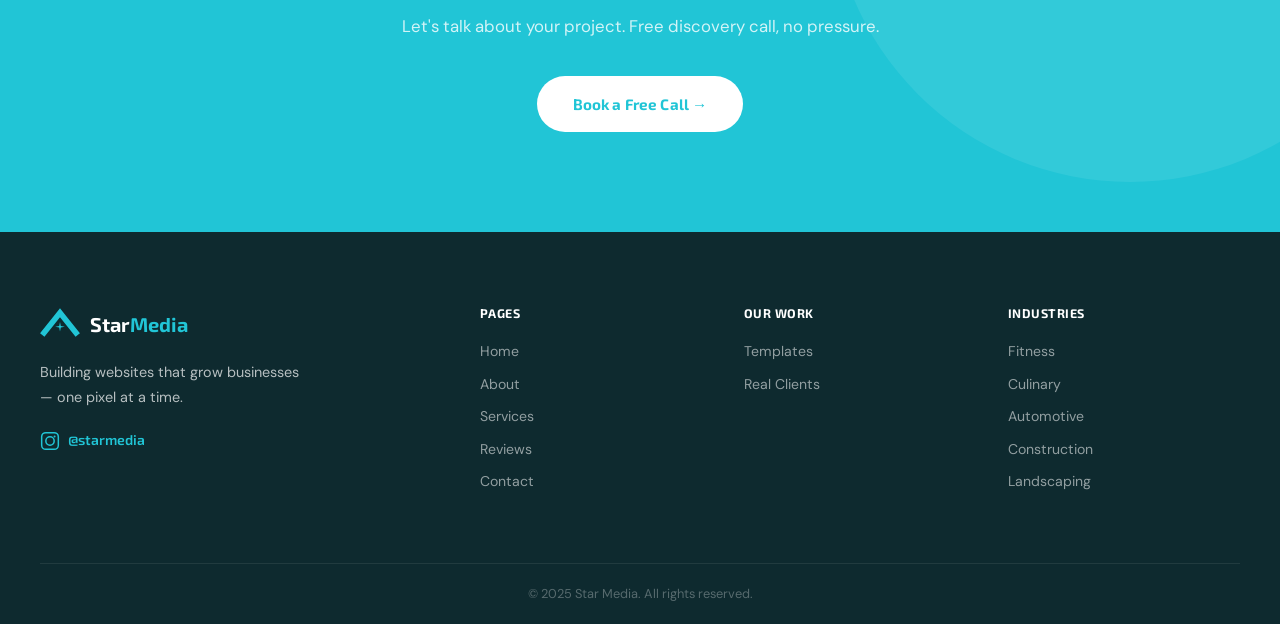
==== commit b09cba69: "Remove Reviews link from navigation" ====
--- a/index.html
+++ b/index.html
@@ -14,17 +14,26 @@
 <!-- ── NAV ───────────────────────────────────────────────────────── -->
 <header id="navbar">
   <div class="nav-inner">
-    <a href="index.html" class="nav-logo" aria-label="Star Media home">
-      <img src="logo-icon.svg" alt="Star Media logo" class="logo-icon" />
+    <a href="index.html" class="nav-logo">
+      <img src="logo-icon.svg" alt="Star Media icon" class="logo-icon" />
+      <span>Star<strong>Media</strong></span>
     </a>
 
-    <nav class="nav-links" id="navLinks" aria-label="Primary navigation">
-      <a href="index.html" class="nav-link nav-red active">Home</a>
-      <a href="about.html" class="nav-link nav-blue">About</a>
-      <a href="services.html" class="nav-link nav-yellow">Workshops</a>
-      <a href="reviews.html" class="nav-link nav-green">Blog</a>
-      <a href="real-clients.html" class="nav-link nav-blue">Support Us</a>
-      <a href="contact.html" class="nav-link nav-yellow">Contact</a>
+    <nav class="nav-links" id="navLinks">
+      <a href="index.html" class="nav-link active">Home</a>
+      <a href="about.html" class="nav-link">About</a>
+      <a href="services.html" class="nav-link">Services</a>
+
+      <!-- Dropdown -->
+      <div class="nav-dropdown">
+        <button class="nav-link dropdown-toggle">Our Work ▾</button>
+        <div class="dropdown-menu">
+          <a href="templates.html" class="dropdown-item">Templates</a>
+          <a href="real-clients.html" class="dropdown-item">Real Clients</a>
+        </div>
+      </div>
+
+      <a href="contact.html" class="nav-link">Contact</a>
 
       <a href="https://www.instagram.com/" target="_blank" class="nav-ig" aria-label="Instagram">
         <svg width="20" height="20" fill="none" stroke="currentColor" stroke-width="1.8" viewBox="0 0 24 24"><rect x="2" y="2" width="20" height="20" rx="5" ry="5"/><circle cx="12" cy="12" r="5"/><circle cx="17.5" cy="6.5" r="1.2" fill="currentColor" stroke="none"/></svg>
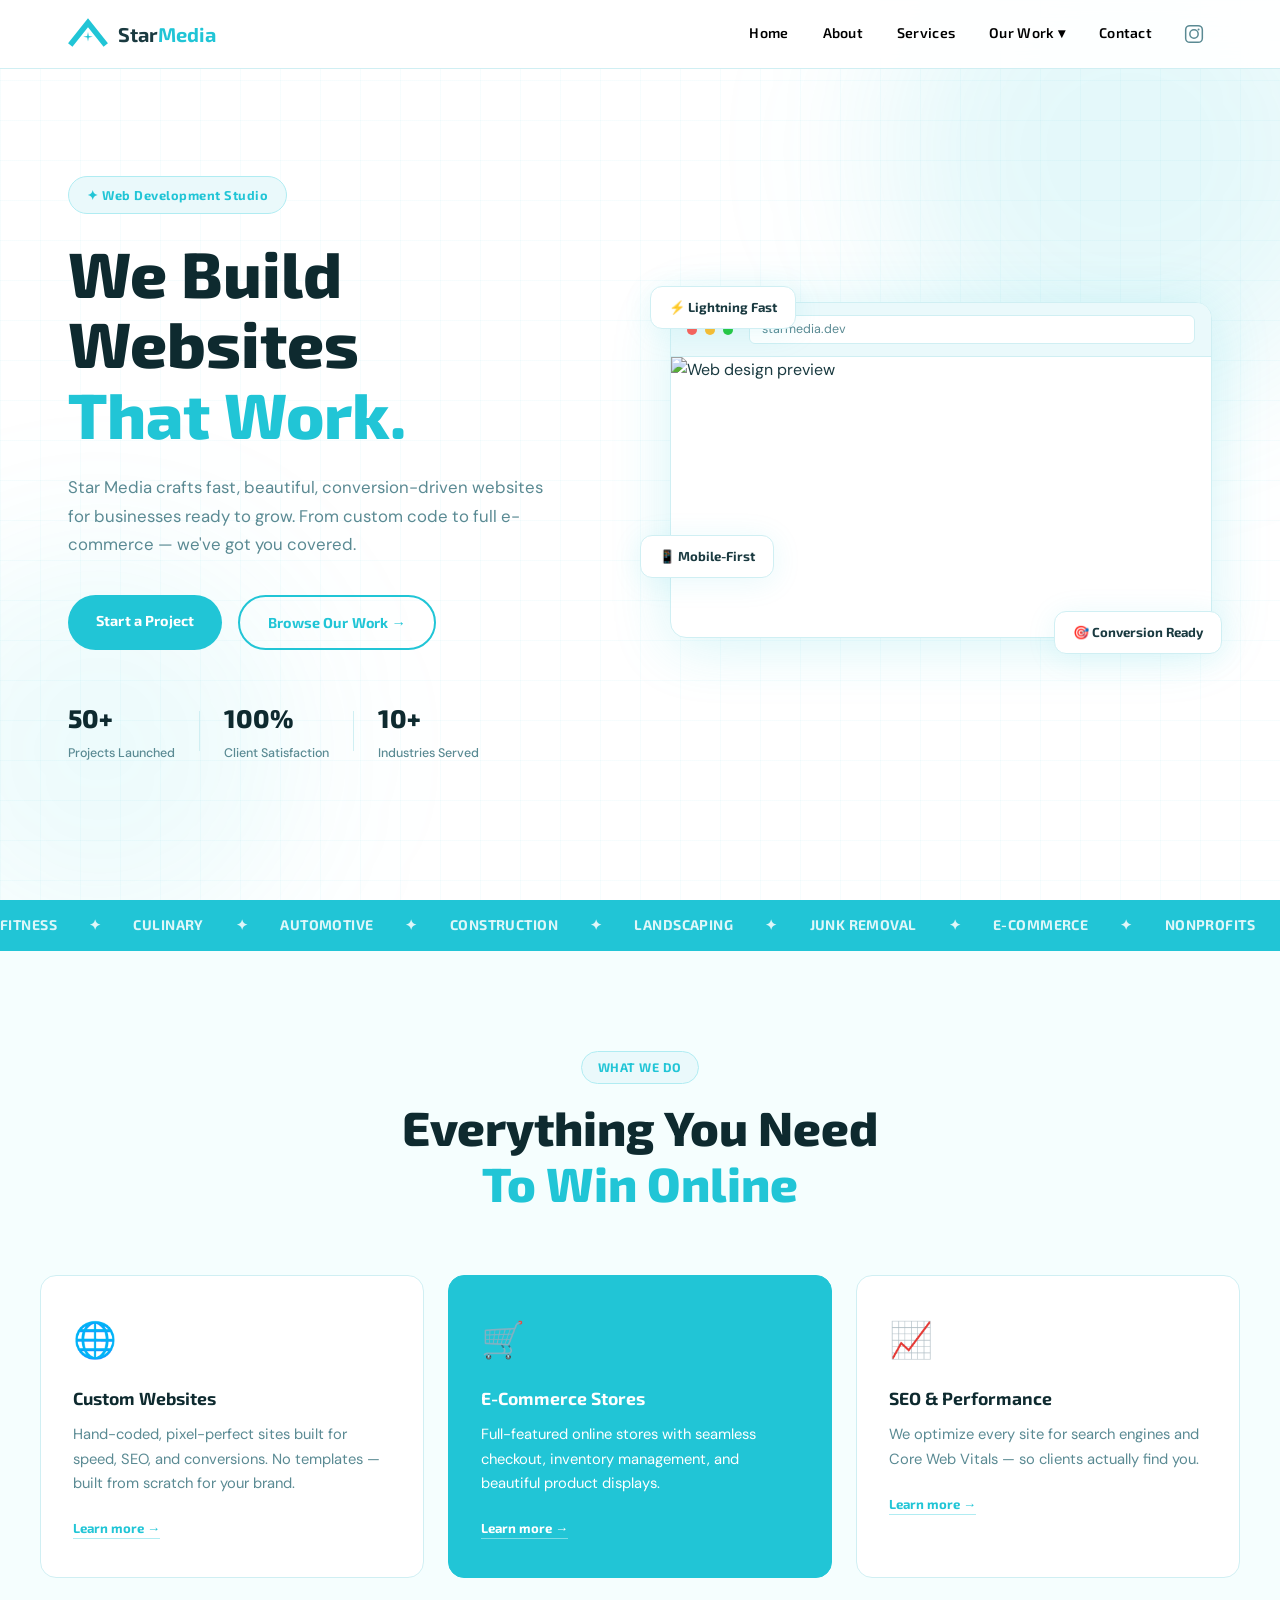
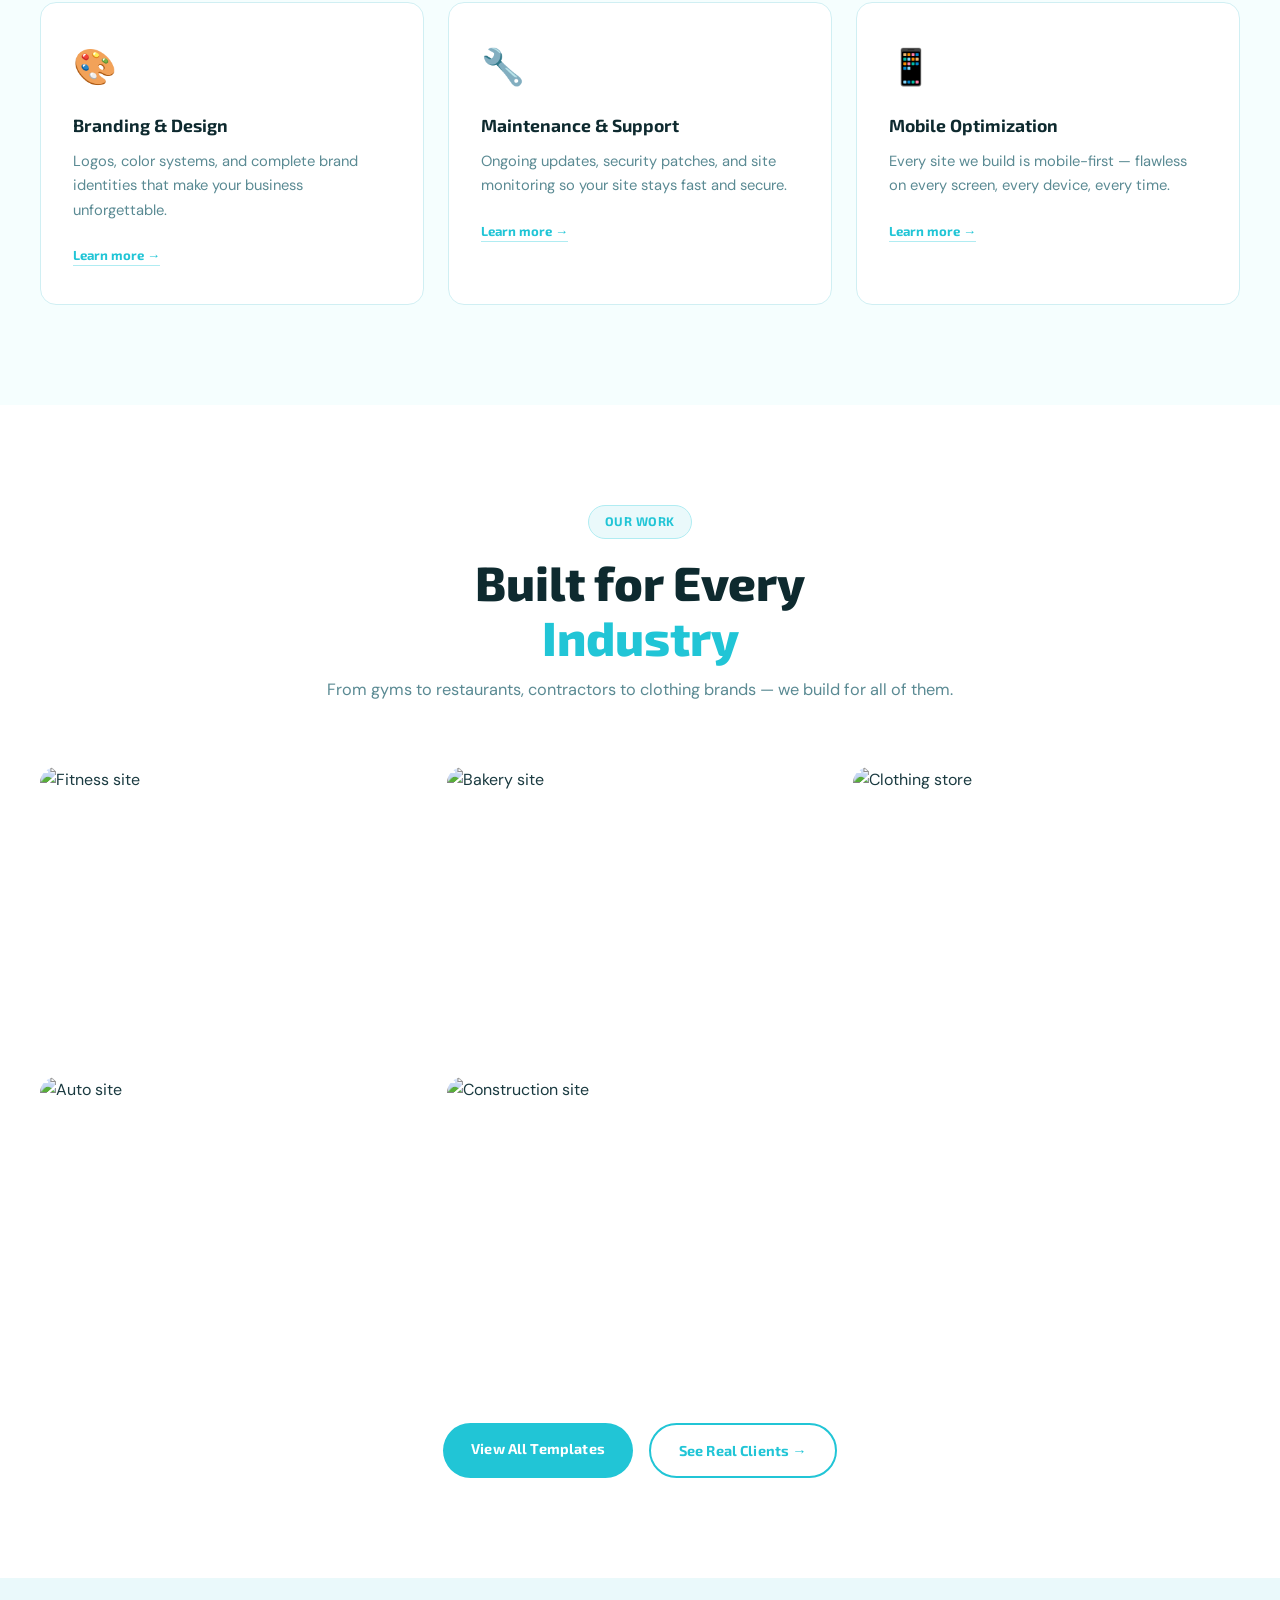
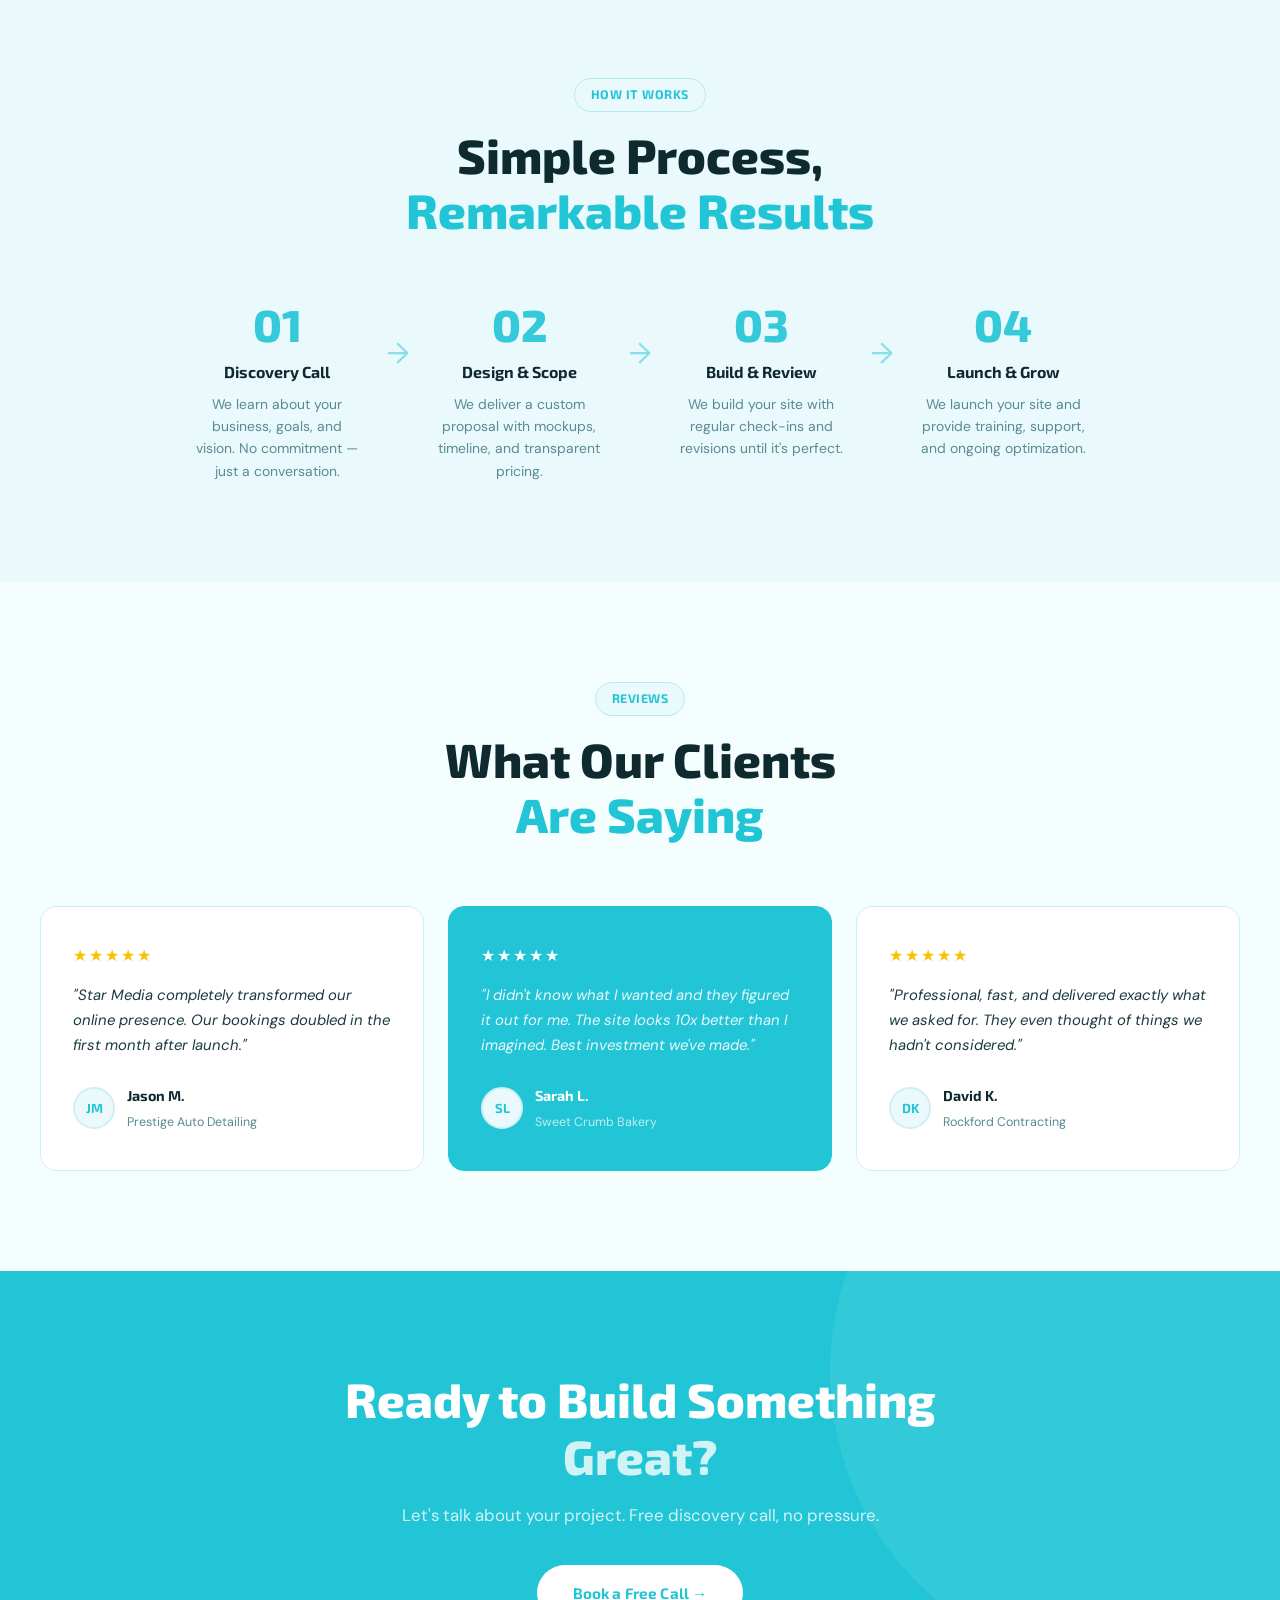
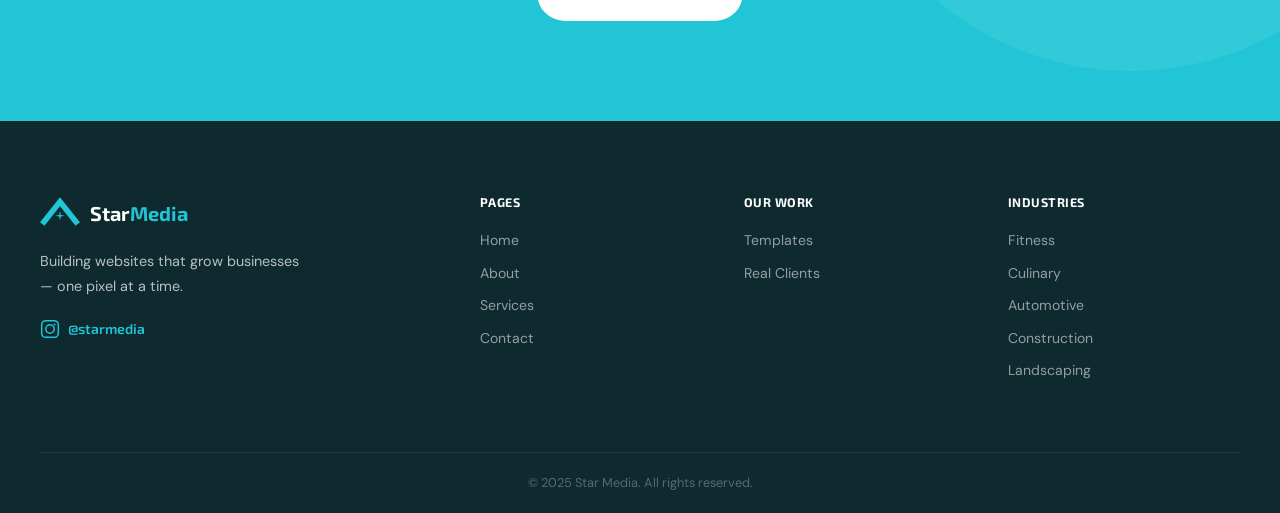
==== commit 92310b70: "Remove reviews button and link from index.html Removed 'Read All Reviews' button and 'Reviews' link " ====
--- a/index.html
+++ b/index.html
@@ -278,7 +278,6 @@
         <div class="reviewer"><div class="reviewer-avatar">DK</div><div><strong>David K.</strong><br/><small>Rockford Contracting</small></div></div>
       </div>
     </div>
-    <div class="center-btn"><a href="reviews.html" class="btn-ghost">Read All Reviews →</a></div>
   </div>
 </section>
 
@@ -312,7 +311,6 @@
         <a href="index.html">Home</a>
         <a href="about.html">About</a>
         <a href="services.html">Services</a>
-        <a href="reviews.html">Reviews</a>
         <a href="contact.html">Contact</a>
       </div>
       <div class="footer-col">
